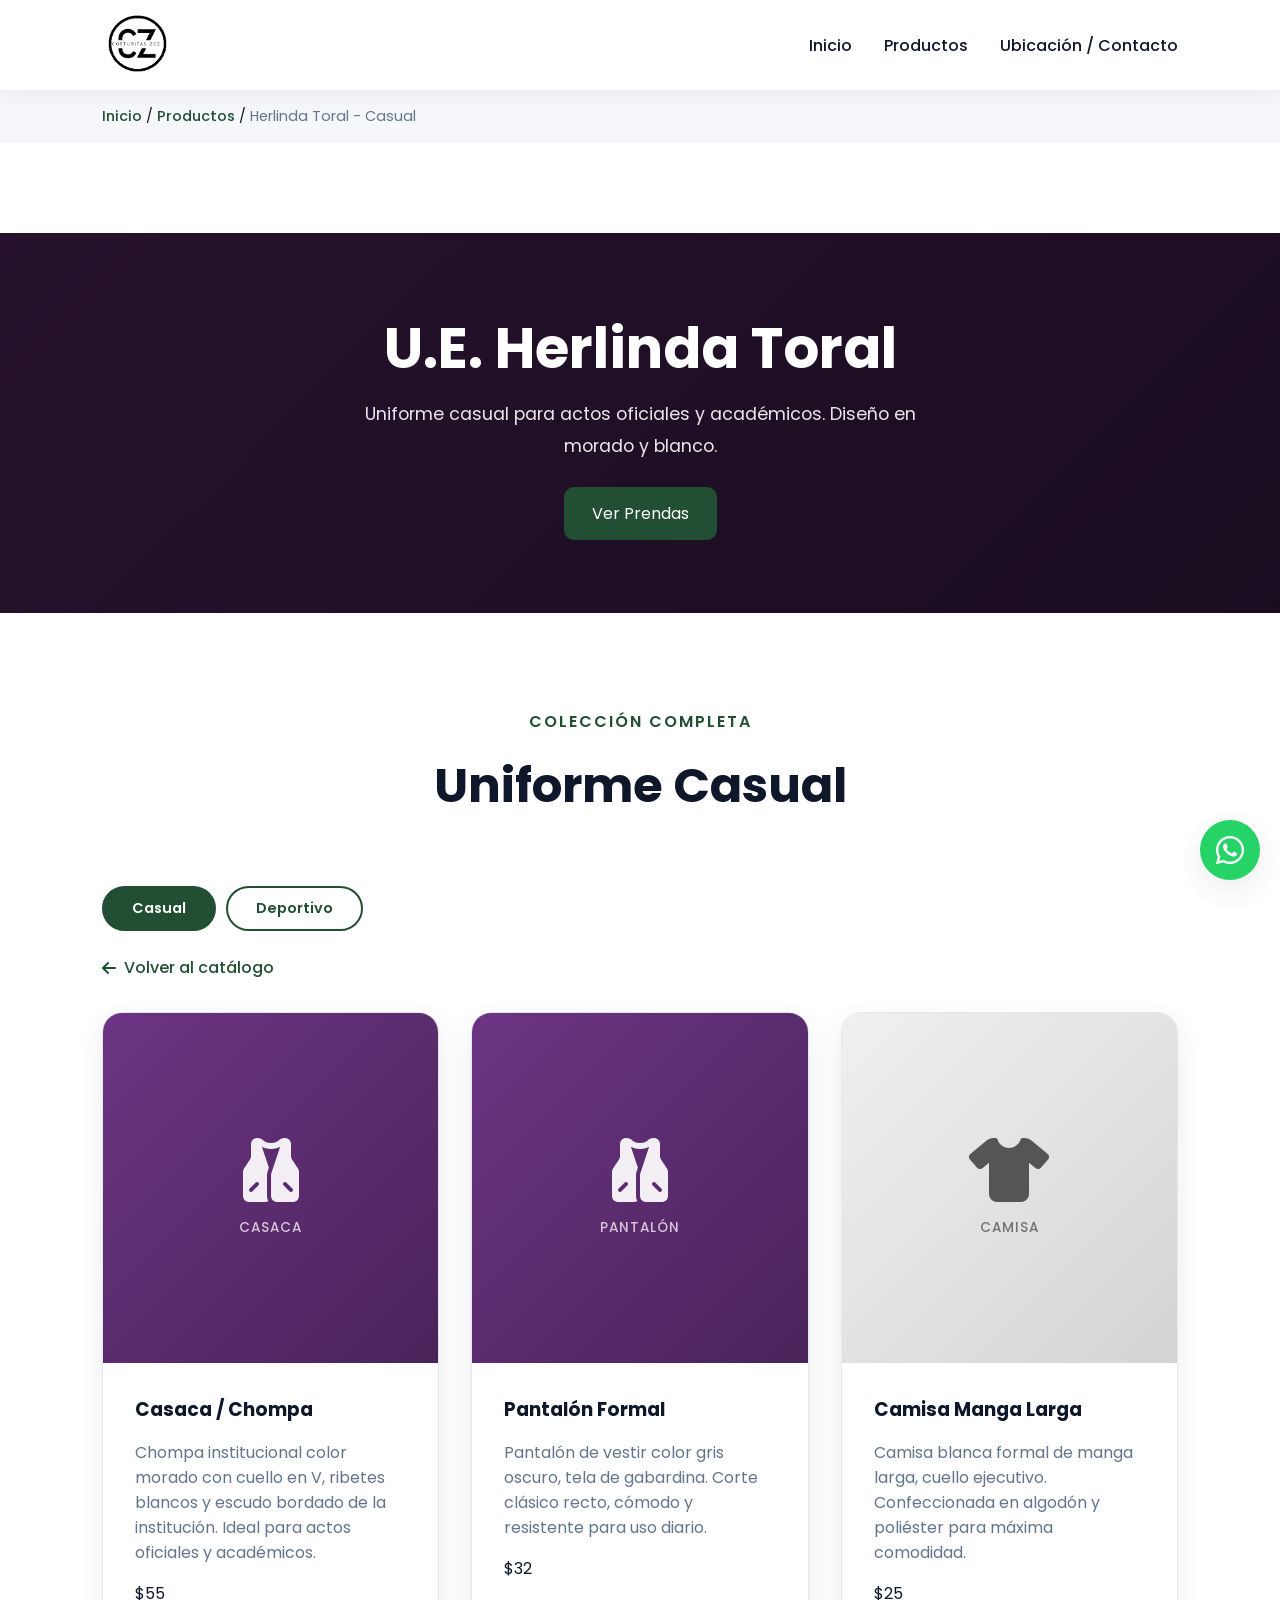
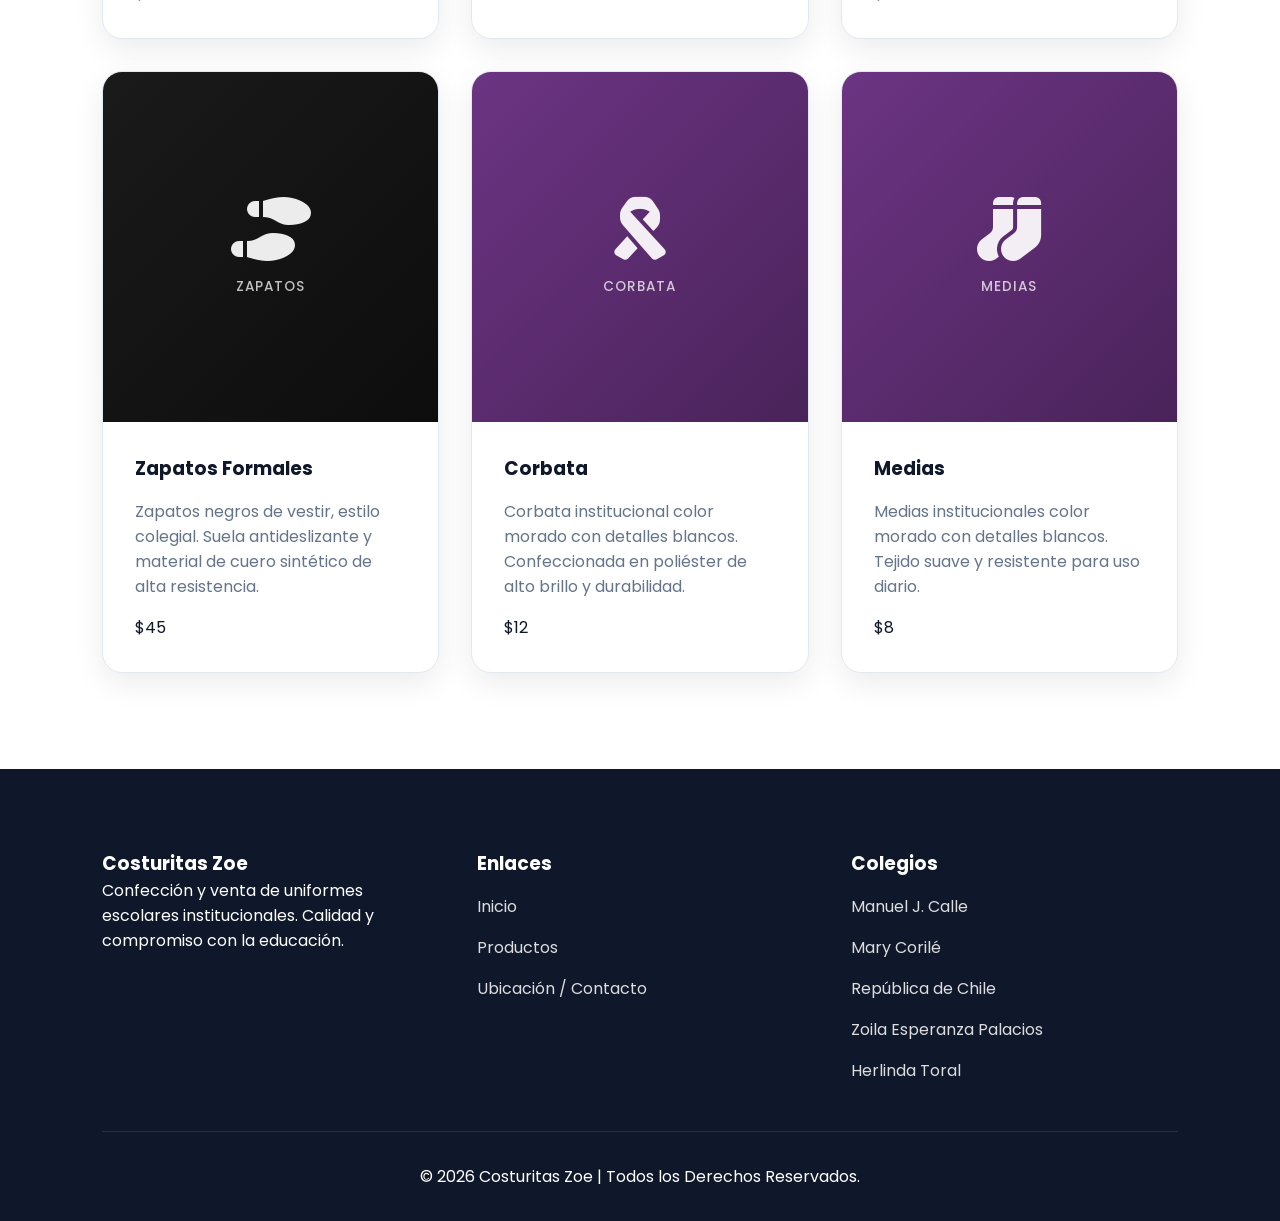
==== products/casual/herlindaToral.html @ e30eb2c1 "feat(ui): restructure products into casual/deportivo folders with toggle navigation" ====
<!DOCTYPE html>
<html lang="es">
<head>
    <meta charset="UTF-8" />
    <meta name="viewport" content="width=device-width, initial-scale=1.0" />
    <title>Uniforme Casual - Herlinda Toral | Costuritas Zoe</title>
    <meta name="description" content="Uniforme casual para la Unidad Educativa Herlinda Toral. Chompa, pantalón, camisa, zapatos, corbata y medias." />
    <link rel="icon" href="../../picture/logoCZ.png" />
    <link rel="stylesheet" href="https://cdnjs.cloudflare.com/ajax/libs/font-awesome/6.5.1/css/all.min.css" />
    <link rel="stylesheet" href="https://unpkg.com/aos@2.3.4/dist/aos.css" />
    <link rel="stylesheet" href="../../css/style.css" />
</head>
<body>
    <header class="header">
        <a href="../../index.html" class="logo">
            <img src="../../picture/logoCZ.png" alt="Costuritas Zoe">
        </a>
        <nav class="navbar">
            <a href="../../index.html">Inicio</a>
            <a href="../../index.html#products">Productos</a>
            <a href="../../index.html#location">Ubicación / Contacto</a>
        </nav>
        <button id="menu-btn">
            <i class="fas fa-bars"></i>
        </button>
    </header>
    <div class="breadcrumb">
        <a href="../../index.html">Inicio</a> / <a href="../../index.html#products">Productos</a> / <span>Herlinda Toral - Casual</span>
    </div>
    <section class="school-hero" style="background: linear-gradient(135deg, #6c3483, #4a235a);">
        <div class="overlay"></div>
        <div class="school-hero-content" data-aos="fade-up">
            <h1>U.E. Herlinda Toral</h1>
            <p>Uniforme casual para actos oficiales y académicos. Diseño en morado y blanco.</p>
            <a href="#uniformes" class="btn">Ver Prendas</a>
        </div>
    </section>
    <section class="products" id="uniformes">
        <div class="section-header">
            <span>COLECCIÓN COMPLETA</span>
            <h2>Uniforme Casual</h2>
        </div>
        <div class="school-type-toggle">
            <a href="herlindaToral.html" class="toggle-btn active">Casual</a>
            <a href="../deportivo/herlindaToral.html" class="toggle-btn">Deportivo</a>
        </div>
        <a href="../../index.html" class="school-nav">
            <i class="fas fa-arrow-left"></i> Volver al catálogo
        </a>
        <div class="products-grid">
            <article class="product-card" data-aos="fade-up">
                <div class="product-image placeholder" style="background: linear-gradient(135deg, #6c3483, #4a235a);">
                    <div class="placeholder-icon"><i class="fas fa-vest"></i><span>Casaca</span></div>
                    <div class="product-overlay">
                        <button class="icon-btn view-btn"><i class="fas fa-eye"></i></button>
                    </div>
                </div>
                <div class="product-content">
                    <h3>Casaca / Chompa</h3>
                    <p>Chompa institucional color morado con cuello en V, ribetes blancos y escudo bordado de la institución. Ideal para actos oficiales y académicos.</p>
                    <div class="product-bottom"><span>$55</span></div>
                </div>
            </article>
            <article class="product-card" data-aos="fade-up" data-aos-delay="100">
                <div class="product-image placeholder" style="background: linear-gradient(135deg, #6c3483, #4a235a);">
                    <div class="placeholder-icon"><i class="fas fa-vest"></i><span>Pantalón</span></div>
                </div>
                <div class="product-content">
                    <h3>Pantalón Formal</h3>
                    <p>Pantalón de vestir color gris oscuro, tela de gabardina. Corte clásico recto, cómodo y resistente para uso diario.</p>
                    <div class="product-bottom"><span>$32</span></div>
                </div>
            </article>
            <article class="product-card" data-aos="fade-up" data-aos-delay="200">
                <div class="product-image placeholder" style="background: linear-gradient(135deg, #f0f0f0, #d4d4d4);">
                    <div class="placeholder-icon" style="color: #555;"><i class="fas fa-shirt"></i><span>Camisa</span></div>
                </div>
                <div class="product-content">
                    <h3>Camisa Manga Larga</h3>
                    <p>Camisa blanca formal de manga larga, cuello ejecutivo. Confeccionada en algodón y poliéster para máxima comodidad.</p>
                    <div class="product-bottom"><span>$25</span></div>
                </div>
            </article>
            <article class="product-card" data-aos="fade-up" data-aos-delay="300">
                <div class="product-image placeholder" style="background: linear-gradient(135deg, #1a1a1a, #0d0d0d);">
                    <div class="placeholder-icon"><i class="fas fa-shoe-prints"></i><span>Zapatos</span></div>
                </div>
                <div class="product-content">
                    <h3>Zapatos Formales</h3>
                    <p>Zapatos negros de vestir, estilo colegial. Suela antideslizante y material de cuero sintético de alta resistencia.</p>
                    <div class="product-bottom"><span>$45</span></div>
                </div>
            </article>
            <article class="product-card" data-aos="fade-up" data-aos-delay="400">
                <div class="product-image placeholder" style="background: linear-gradient(135deg, #6c3483, #4a235a);">
                    <div class="placeholder-icon"><i class="fas fa-ribbon"></i><span>Corbata</span></div>
                </div>
                <div class="product-content">
                    <h3>Corbata</h3>
                    <p>Corbata institucional color morado con detalles blancos. Confeccionada en poliéster de alto brillo y durabilidad.</p>
                    <div class="product-bottom"><span>$12</span></div>
                </div>
            </article>
            <article class="product-card" data-aos="fade-up" data-aos-delay="500">
                <div class="product-image placeholder" style="background: linear-gradient(135deg, #6c3483, #4a235a);">
                    <div class="placeholder-icon"><i class="fas fa-socks"></i><span>Medias</span></div>
                </div>
                <div class="product-content">
                    <h3>Medias</h3>
                    <p>Medias institucionales color morado con detalles blancos. Tejido suave y resistente para uso diario.</p>
                    <div class="product-bottom"><span>$8</span></div>
                </div>
            </article>
        </div>
    </section>
    <a href="https://wa.me/593985626631" class="whatsapp" target="_blank"><i class="fab fa-whatsapp"></i></a>
    <footer class="footer">
        <div class="footer-grid">
            <div>
                <h3>Costuritas Zoe</h3>
                <p>Confección y venta de uniformes escolares institucionales. Calidad y compromiso con la educación.</p>
            </div>
            <div>
                <h3>Enlaces</h3>
                <a href="../../index.html">Inicio</a>
                <a href="../../index.html#products">Productos</a>
                <a href="../../index.html#location">Ubicación / Contacto</a>
            </div>
            <div>
                <h3>Colegios</h3>
                <a href="manueJCalle.html">Manuel J. Calle</a>
                <a href="maryCorile.html">Mary Corilé</a>
                <a href="republicaChile.html">República de Chile</a>
                <a href="zoilaEsperanza.html">Zoila Esperanza Palacios</a>
                <a href="herlindaToral.html">Herlinda Toral</a>
            </div>
        </div>
        <div class="footer-bottom">&copy; 2026 Costuritas Zoe | Todos los Derechos Reservados.</div>
    </footer>
    <div class="image-modal">
        <span class="close-modal">&times;</span>
        <img class="modal-img" src="" alt="Vista previa">
    </div>
    <script src="https://unpkg.com/aos@2.3.4/dist/aos.js"></script>
    <script src="../../js/script.js"></script>
</body>
</html>
---- css/style.css ----
@import url('https://fonts.googleapis.com/css2?family=Poppins:wght@300;400;500;600;700&display=swap');

:root {

    --primary: #224f34;
    --secondary: #f5f7fa;
    --dark: #0f172a;
    --text: #64748b;
    --white: #ffffff;
    --border: #e2e8f0;

    --shadow:
        0 10px 30px rgba(0, 0, 0, .08);
}

* {
    margin: 0;
    padding: 0;
    box-sizing: border-box;
}

html {
    scroll-behavior: smooth;
}

body {

    font-family: 'Poppins', sans-serif;

    background: var(--white);

    color: var(--dark);

    overflow-x: hidden;
}

img {
    width: 100%;
    display: block;
}

a {
    text-decoration: none;
}

button {
    border: none;
    cursor: pointer;
    background: none;
}

section {
    padding: 6rem 8%;
}

/* BUTTON */

.btn {

    display: inline-flex;

    align-items: center;
    justify-content: center;

    padding: 14px 28px;

    background: var(--primary);

    color: white;

    border-radius: 10px;

    transition:
        transform .3s ease,
        box-shadow .3s ease;
}

.btn:hover {

    transform: translateY(-5px);

    box-shadow:
        0 15px 25px rgba(0, 0, 0, .18);
}

.small {
    padding: 10px 18px;
}

/* SECTION HEADER */

.section-header {

    text-align: center;

    margin-bottom: 4rem;
}

.section-header span {

    color: var(--primary);

    font-weight: 600;

    letter-spacing: 2px;
}

.section-header h2 {

    font-size: 3rem;

    margin-top: 1rem;
}

/* HEADER */

.header {

    position: fixed;

    top: 0;
    left: 0;

    width: 100%;
    height: 90px;

    padding: 0 8%;

    display: flex;

    justify-content: space-between;

    align-items: center;

    background: rgba(255, 255, 255, .85);

    backdrop-filter: blur(12px);

    z-index: 1000;

    box-shadow:
        0 5px 20px rgba(0, 0, 0, .05);
}

.logo img {
    width: 75px;
}

.navbar {

    display: flex;

    gap: 2rem;
}

.navbar a {

    color: var(--dark);

    font-weight: 500;

    transition: .3s;
}

.navbar a:hover,
.navbar a.active {

    color: var(--primary);
}

#menu-btn {

    display: none;

    font-size: 1.5rem;

    color: var(--dark);
}

/* HOME */

.home {
    padding: 0;
}

.slide {

    height: 620px;

    background-size: cover;

    background-position: center;

    display: flex;

    align-items: center;

    position: relative;

    overflow: hidden;

    margin-top: 90px;
}

.overlay {

    position: absolute;

    inset: 0;

    background:
        linear-gradient(90deg,
            rgba(0, 0, 0, .72) 0%,
            rgba(0, 0, 0, .45) 45%,
            rgba(0, 0, 0, .2) 100%);
}

/* BACKGROUND ZOOM */

.slide::before {

    content: "";

    position: absolute;

    inset: 0;

    background: inherit;

    background-size: cover;

    background-position: center;

    animation:
        zoomSlide 12s ease-in-out infinite;

    z-index: 0;
}

@keyframes zoomSlide {

    0% {
        transform: scale(1);
    }

    50% {
        transform: scale(1.04);
    }

    100% {
        transform: scale(1);
    }
}

.content {

    position: relative;

    z-index: 2;

    margin-left: 10%;

    max-width: 560px;

    color: white;

    animation:
        fadeContent 1s ease;
}

@keyframes fadeContent {

    from {

        opacity: 0;

        transform: translateY(35px);
    }

    to {

        opacity: 1;

        transform: translateY(0);
    }
}

.content span {

    letter-spacing: 3px;

    font-size: .9rem;

    font-weight: 600;

    color: rgba(255, 255, 255, .8);
}

.content h1 {

    font-size: 4rem;

    line-height: 1.1;

    margin: 1rem 0;

    font-weight: 700;
}

.content p {

    line-height: 1.8;

    font-size: 1rem;

    color: rgba(255, 255, 255, .85);

    margin-bottom: 2rem;

    max-width: 500px;
}

/* SWIPER */

.swiper-pagination-bullet {

    width: 12px;

    height: 12px;

    background:
        rgba(255, 255, 255, .5);

    opacity: 1;
}

.swiper-pagination-bullet-active {

    background: white;

    transform: scale(1.15);
}

/* BRANDS */

.brands {

    position: relative;

    overflow: hidden;

    background: var(--secondary);

    padding: 3rem 0;
}

.brands-track {

    display: flex;

    align-items: center;

    gap: 1rem;

    width: max-content;

    animation:
        infiniteScroll 20s linear infinite;
}

.brands-track img {

    width: 220px;

    height: 220px;

    object-fit: cover;

    border-radius: 18px;

    flex-shrink: 0;

    transition: transform .3s ease;
}

.brands-track img:hover {

    transform: scale(1.05);
}

.brands::before,
.brands::after {

    content: "";

    position: absolute;

    top: 0;

    width: 120px;

    height: 100%;

    z-index: 2;
}

.brands::after {

    right: 0;

    background:
        linear-gradient(to left,
            var(--secondary),
            transparent);
}

@keyframes infiniteScroll {

    from {
        transform: translateX(0);
    }

    to {
        transform: translateX(-50%);
    }
}

/* PRODUCTS */

.products-grid {

    display: grid;

    grid-template-columns:
        repeat(auto-fit, minmax(300px, 1fr));

    gap: 2rem;
}

.product-card {

    background: var(--white);

    border-radius: 20px;

    overflow: hidden;

    box-shadow: var(--shadow);

    border: 1px solid var(--border);

    transition:
        transform .4s ease,
        box-shadow .4s ease;
}

.product-card:hover {

    transform: translateY(-10px);

    box-shadow:
        0 20px 40px rgba(0, 0, 0, .12);
}

.product-image {

    height: 350px;

    position: relative;

    overflow: hidden;
}

.product-image img {

    height: 100%;

    object-fit: cover;

    transition: .5s;
}

.product-card:hover img {

    transform: scale(1.1);
}

.product-overlay {

    position: absolute;

    inset: 0;

    background: rgba(0, 0, 0, .3);

    display: flex;

    justify-content: center;

    align-items: center;

    gap: 1rem;

    opacity: 0;

    transition: .4s;
}

.product-card:hover .product-overlay {

    opacity: 1;
}

.icon-btn {

    width: 50px;

    height: 50px;

    border-radius: 50%;

    background: white;

    color: var(--dark);

    display: grid;

    place-items: center;

    transition: .3s;
}

.icon-btn:hover {

    transform: scale(1.1);
}

.product-content {
    padding: 2rem;
}

.product-content p {

    color: var(--text);

    margin: 1rem 0;
}

.product-bottom {

    display: flex;

    justify-content: space-between;

    align-items: center;
}

/* LOCATION */

.location {

    display: grid;

    grid-template-columns: 1fr 1fr;

    gap: 4rem;

    align-items: center;

    background: var(--secondary);
}

.location-map {
    width: 100%;
    height: 100%;
    min-height: 380px;
    border-radius: 20px;
    overflow: hidden;
    box-shadow: var(--shadow);
}

.location-map iframe {
    width: 100%;
    height: 100%;
    min-height: 380px;
    border: 0;
    display: block;
}

.location-content span {

    color: var(--primary);

    font-weight: 600;
}

.location-content h2 {

    font-size: 3rem;

    margin: 1rem 0 1.5rem;
}

.location-content p {

    line-height: 1.9;

    color: var(--text);

    margin-bottom: 1.5rem;
}

.location-info {
    display: flex;
    flex-direction: column;
    gap: 1.2rem;
}

.location-info .info-box {
    display: flex;
    align-items: center;
    gap: 1rem;
}

.location-info .info-box i {
    width: 50px;
    height: 50px;
    background: var(--primary);
    color: white;
    border-radius: 50%;
    display: grid;
    place-items: center;
    font-size: 1.2rem;
    flex-shrink: 0;
}

.location-info .info-box h4 {
    font-size: 1rem;
    margin-bottom: .2rem;
}

.location-info .info-box p {
    margin: 0;
    font-size: .95rem;
}

/* LOCATION BUTTONS */

.location-buttons {
    display: flex;
    gap: 1rem;
    margin-top: 1.5rem;
    flex-wrap: wrap;
}

.btn-outline {
    background: transparent;
    border: 2px solid var(--primary);
    color: var(--primary);
}

.btn-outline:hover {
    background: var(--primary);
    color: white;
}

/* PRODUCT DUAL BUTTONS */

.product-buttons {
    display: flex;
    gap: .6rem;
}

.product-buttons .btn {
    padding: 8px 14px;
    font-size: .8rem;
    flex: 1;
    text-align: center;
}

.product-buttons .btn-outline {
    background: transparent;
    border: 2px solid var(--primary);
    color: var(--primary);
}

.product-buttons .btn-outline:hover {
    background: var(--primary);
    color: white;
}

/* SCHOOL TYPE TOGGLE */

.school-type-toggle {
    display: flex;
    gap: .6rem;
    justify-content: flex-start;
    margin-bottom: 1.5rem;
    flex-wrap: wrap;
}

.toggle-btn {
    display: inline-block;
    padding: 10px 28px;
    border-radius: 50px;
    font-size: .9rem;
    font-weight: 600;
    border: 2px solid var(--primary);
    color: var(--primary);
    background: transparent;
    transition: all .3s ease;
    text-decoration: none;
    cursor: pointer;
}

.toggle-btn:hover {
    background: var(--primary);
    color: white;
}

.toggle-btn.active {
    background: var(--primary);
    border-color: var(--primary);
    color: white;
}

/* WHATSAPP */

.whatsapp {

    position: fixed;

    right: 20px;

    bottom: 20px;

    width: 60px;

    height: 60px;

    border-radius: 50%;

    background: #25D366;

    color: white;

    display: grid;

    place-items: center;

    font-size: 2rem;

    z-index: 999;

    box-shadow: var(--shadow);

    transition: .3s;
}

.whatsapp:hover {

    transform: scale(1.1);
}

/* FOOTER */

.footer {

    background: var(--dark);

    color: white;

    padding: 5rem 8% 2rem;
}

.footer-grid {

    display: grid;

    grid-template-columns:
        repeat(auto-fit, minmax(250px, 1fr));

    gap: 3rem;
}

.footer a {

    color: #ddd;

    display: block;

    margin-top: 1rem;

    transition: .3s;
}

.footer a:hover {

    color: white;
}

.footer-bottom {

    margin-top: 3rem;

    padding-top: 2rem;

    border-top:
        1px solid rgba(255, 255, 255, .1);

    text-align: center;
}

/* RESPONSIVE */

@media(max-width:991px) {

    section {
        padding: 5rem 5%;
    }

    .header {
        padding: 0 5%;
    }

    .slide {
        height: 520px;
    }

    .content h1 {
        font-size: 3.2rem;
    }

    .location {
        grid-template-columns: 1fr;
    }

    .location-content h2 {
        font-size: 2.4rem;
    }

    .contact-grid {
        grid-template-columns: repeat(auto-fit, minmax(160px, 1fr));
    }
}

@media(max-width:768px) {

    #menu-btn {
        display: block;
    }

    .navbar {

        position: absolute;

        top: 100%;

        right: -100%;

        width: 260px;

        background: rgb(255, 255, 255);

        flex-direction: column;

        padding: 2rem;

        transition: .4s;

        box-shadow: var(--shadow);
    }

    .navbar.active {
        right: 0;
    }

    .slide {
        height: 460px;
    }

    .content {
        margin: 0 5%;
    }

    .content h1 {
        font-size: 2.7rem;
    }

    .content p {
        font-size: .95rem;
    }

    .location-content h2 {
        font-size: 2rem;
    }

    .location-map,
    .location-map iframe {
        min-height: 280px;
    }
}

@media(max-width:500px) {

    .slide {
        height: 400px;
    }

    .content h1 {
        font-size: 2.2rem;
    }

    .content span {
        font-size: .8rem;
    }

    .section-header h2 {
        font-size: 2.2rem;
    }

    .brands-track img {

        width: 160px;

        height: 160px;
    }
}

/* MODAL */

.image-modal {
    position: fixed;
    inset: 0;
    background: rgba(0, 0, 0, 0.85);

    display: flex;
    justify-content: center;
    align-items: center;

    opacity: 0;
    visibility: hidden;

    transition: 0.3s ease;
    z-index: 9999;
}

.image-modal.active {
    opacity: 1;
    visibility: visible;
}

.modal-img {

    width: 80%;
    max-width: 700px;

    border-radius: 20px;

    transform: scale(1);

    transition: transform 0.3s ease;

    cursor: zoom-in;
}

.image-modal.active .modal-img {
    transform: scale(1);
}

.close-modal {
    position: absolute;
    top: 30px;
    right: 40px;

    font-size: 40px;
    color: white;
    cursor: pointer;
}

/* ========== SCHOOL PAGES ========== */

.school-hero {
    padding: 0;
    margin-top: 90px;
    height: 380px;
    display: flex;
    align-items: center;
    justify-content: center;
    text-align: center;
    position: relative;
    overflow: hidden;
    background-size: cover;
    background-position: center;
}

.school-hero .overlay {
    position: absolute;
    inset: 0;
    background: rgba(0, 0, 0, .65);
    z-index: 1;
}

.school-hero-content {
    position: relative;
    z-index: 2;
    color: white;
    padding: 0 8%;
}

.school-hero-content h1 {
    font-size: 3.5rem;
    margin-bottom: .5rem;
    font-weight: 700;
}

.school-hero-content p {
    font-size: 1.1rem;
    opacity: .9;
    max-width: 600px;
    margin: 0 auto;
    line-height: 1.8;
}

.school-hero-content .btn {
    margin-top: 1.5rem;
}

/* BREADCRUMB */
.breadcrumb {
    padding: 1rem 8%;
    margin-top: 90px;
    background: var(--secondary);
    font-size: .9rem;
}

.breadcrumb a {
    color: var(--primary);
    font-weight: 500;
}

.breadcrumb a:hover {
    text-decoration: underline;
}

.breadcrumb span {
    color: var(--text);
}

/* PLACEHOLDER for items without image */
.product-image.placeholder {
    display: flex;
    align-items: center;
    justify-content: center;
}

.placeholder-icon {
    text-align: center;
    color: rgba(255, 255, 255, .92);
}

.placeholder-icon i {
    font-size: 4rem;
    margin-bottom: .75rem;
    display: block;
}

.placeholder-icon span {
    font-size: .85rem;
    font-weight: 500;
    letter-spacing: 1px;
    text-transform: uppercase;
    opacity: .8;
}

/* CATEGORY header on product pages */
.category-heading {
    display: flex;
    align-items: center;
    gap: 1rem;
    margin: 2.5rem 0 1.5rem;
    grid-column: 1 / -1;
}

.category-heading h3 {
    font-size: 1.4rem;
    color: var(--dark);
    white-space: nowrap;
    font-weight: 600;
}

.category-heading .line {
    flex: 1;
    height: 2px;
    background: var(--border);
}

.product-type {
    font-size: .7rem;
    font-weight: 600;
    text-transform: uppercase;
    letter-spacing: 1px;
    padding: .3rem .7rem;
    border-radius: 4px;
    color: white;
}

.product-type.casual {
    background: var(--primary);
}

.product-type.deportivo {
    background: #e67e22;
}

/* TAG badge on product card */
.product-tag {
    position: absolute;
    top: 1rem;
    left: 1rem;
    background: var(--primary);
    color: white;
    font-size: .75rem;
    font-weight: 600;
    padding: .35rem .85rem;
    border-radius: 6px;
    z-index: 3;
    text-transform: uppercase;
    letter-spacing: .5px;
}

/* SCHOOL NAV (back link) */
.school-nav {
    display: inline-flex;
    align-items: center;
    gap: .5rem;
    color: var(--primary);
    font-weight: 500;
    margin-bottom: 2rem;
    transition: .3s;
}

.school-nav:hover {
    gap: .75rem;
}

/* responsive school pages */
@media(max-width:991px) {
    .school-hero {
        height: 320px;
    }
    .school-hero-content h1 {
        font-size: 2.8rem;
    }
}

@media(max-width:768px) {
    .school-hero {
        height: 280px;
    }
    .school-hero-content h1 {
        font-size: 2.2rem;
    }
    .school-hero-content p {
        font-size: 1rem;
    }
}

@media(max-width:500px) {
    .school-hero {
        height: 240px;
    }
    .school-hero-content h1 {
        font-size: 1.8rem;
    }
    .placeholder-icon i {
        font-size: 3rem;
    }
}
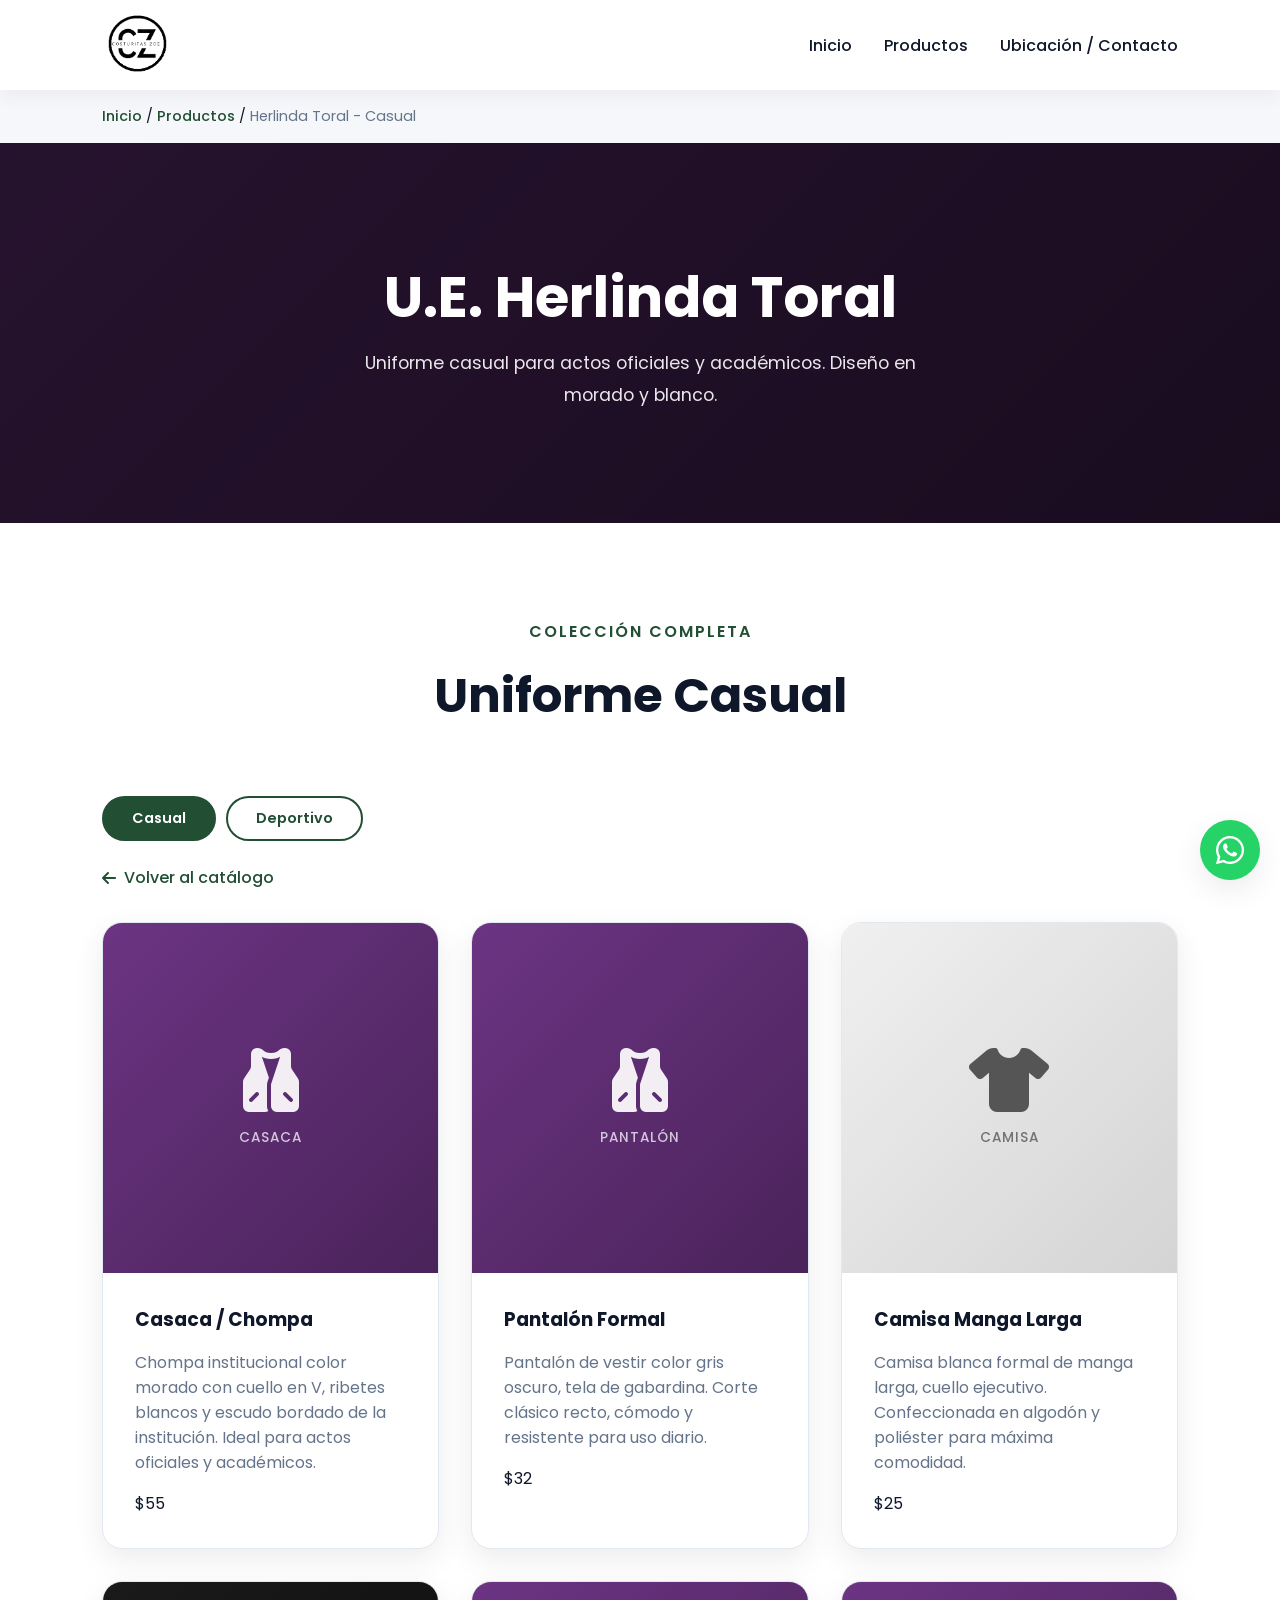
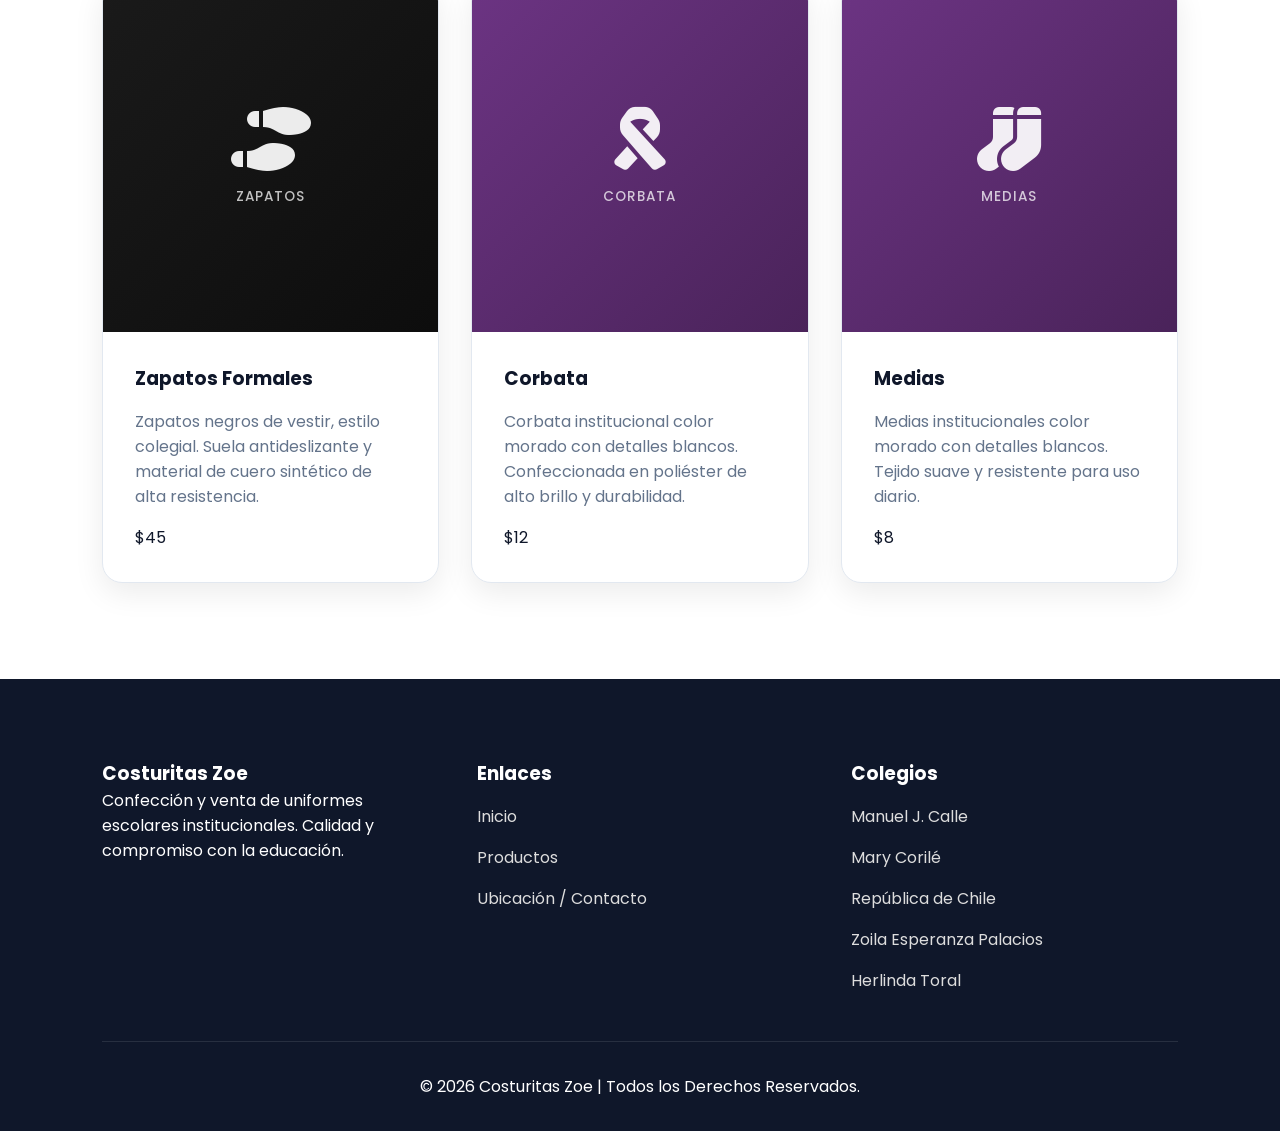
==== commit f52bbacc: "fix(ui): remove hero buttons and fix hero spacing on product pages" ====
--- a/products/casual/herlindaToral.html
+++ b/products/casual/herlindaToral.html
@@ -32,7 +32,7 @@
         <div class="school-hero-content" data-aos="fade-up">
             <h1>U.E. Herlinda Toral</h1>
             <p>Uniforme casual para actos oficiales y académicos. Diseño en morado y blanco.</p>
-            <a href="#uniformes" class="btn">Ver Prendas</a>
+
         </div>
     </section>
     <section class="products" id="uniformes">
@@ -144,4 +144,4 @@
     <script src="https://unpkg.com/aos@2.3.4/dist/aos.js"></script>
     <script src="../../js/script.js"></script>
 </body>
-</html>+</html>
--- a/css/style.css
+++ b/css/style.css
@@ -982,7 +982,6 @@
 
 .school-hero {
     padding: 0;
-    margin-top: 90px;
     height: 380px;
     display: flex;
     align-items: center;
@@ -1020,10 +1019,6 @@
     max-width: 600px;
     margin: 0 auto;
     line-height: 1.8;
-}
-
-.school-hero-content .btn {
-    margin-top: 1.5rem;
 }
 
 /* BREADCRUMB */
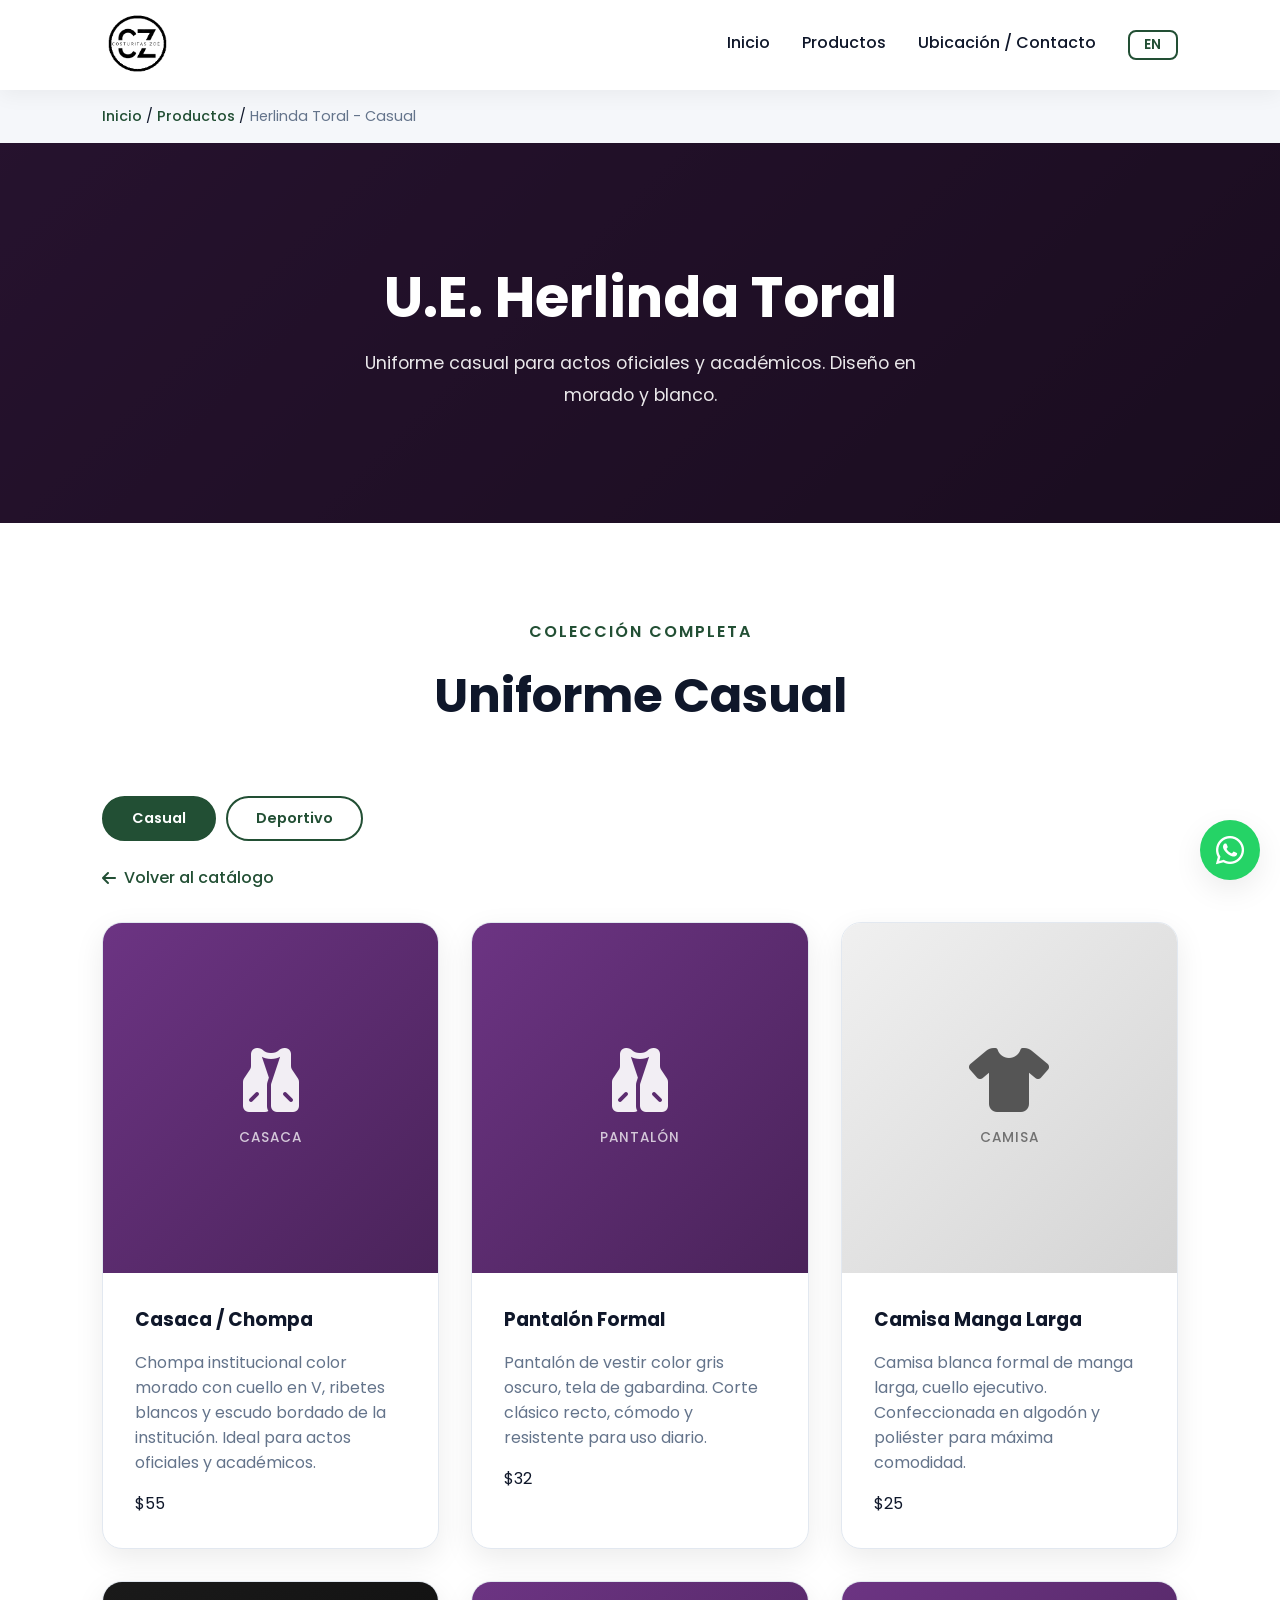
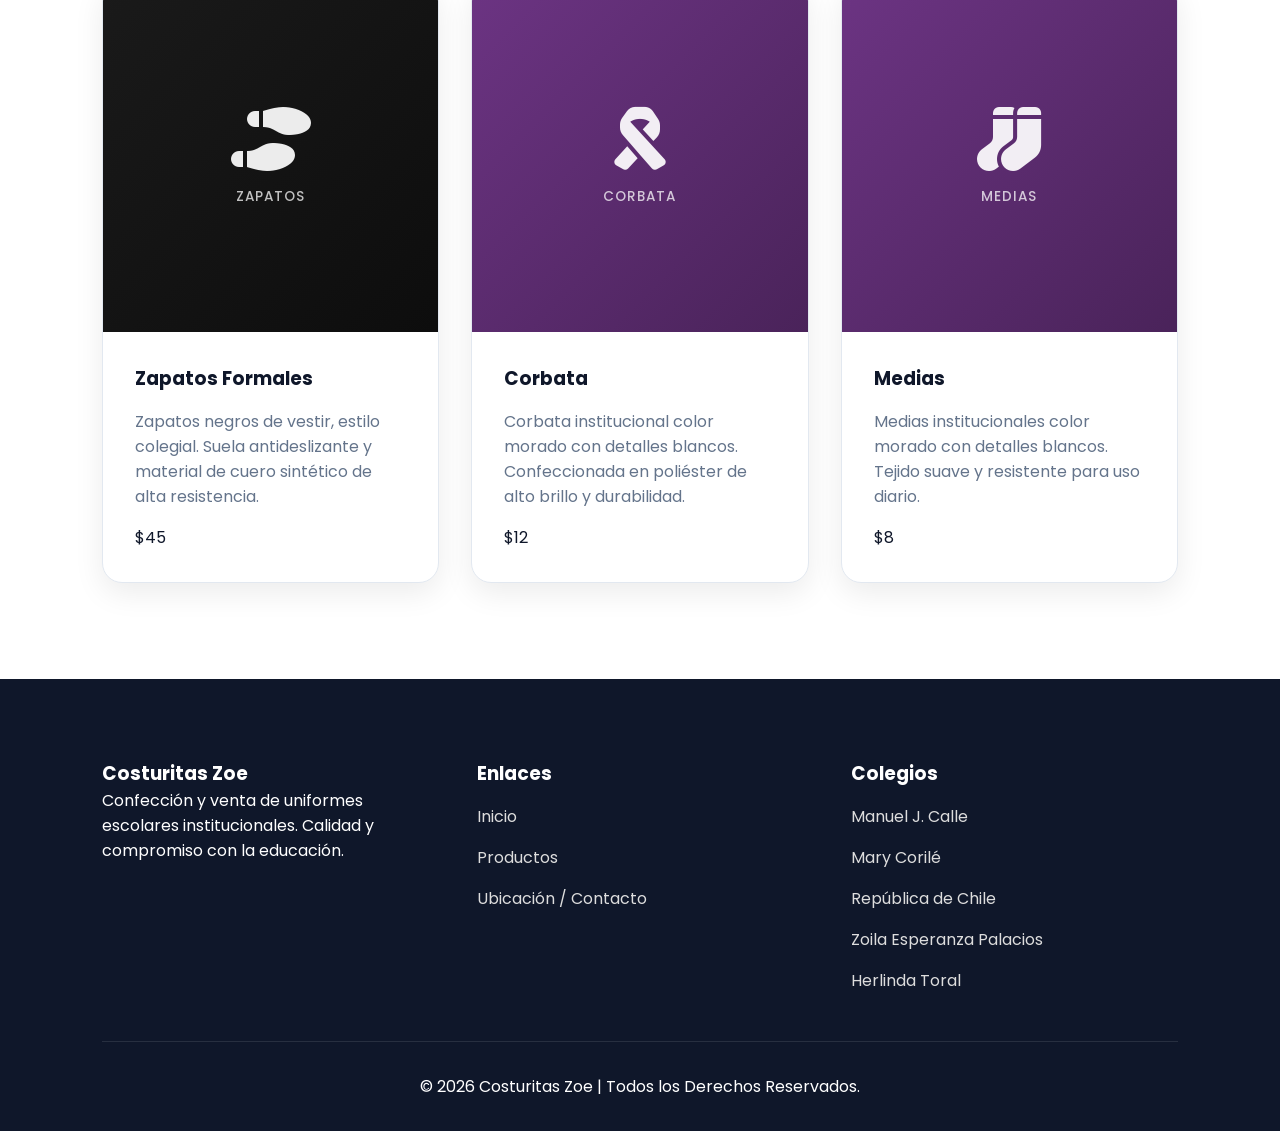
==== commit 4d971307: "feat: add language switcher and translations to casual uniform pages" ====
--- a/products/casual/herlindaToral.html
+++ b/products/casual/herlindaToral.html
@@ -16,36 +16,37 @@
             <img src="../../picture/logoCZ.png" alt="Costuritas Zoe">
         </a>
         <nav class="navbar">
-            <a href="../../index.html">Inicio</a>
-            <a href="../../index.html#products">Productos</a>
-            <a href="../../index.html#location">Ubicación / Contacto</a>
+            <a href="../../index.html" data-i18n="breadcrumb-home">Inicio</a>
+            <a href="../../index.html#products" data-i18n="breadcrumb-products">Productos</a>
+            <a href="../../index.html#location" data-i18n="nav-location-contact">Ubicación / Contacto</a>
+            <button class="lang-btn" id="lang-btn">EN</button>
         </nav>
         <button id="menu-btn">
             <i class="fas fa-bars"></i>
         </button>
     </header>
     <div class="breadcrumb">
-        <a href="../../index.html">Inicio</a> / <a href="../../index.html#products">Productos</a> / <span>Herlinda Toral - Casual</span>
+        <a href="../../index.html" data-i18n="breadcrumb-home">Inicio</a> / <a href="../../index.html#products" data-i18n="breadcrumb-products">Productos</a> / <span>Herlinda Toral - Casual</span>
     </div>
     <section class="school-hero" style="background: linear-gradient(135deg, #6c3483, #4a235a);">
         <div class="overlay"></div>
         <div class="school-hero-content" data-aos="fade-up">
             <h1>U.E. Herlinda Toral</h1>
-            <p>Uniforme casual para actos oficiales y académicos. Diseño en morado y blanco.</p>
+            <p data-i18n="hero-casual-herlinda">Uniforme casual para actos oficiales y académicos. Diseño en morado y blanco.</p>
 
         </div>
     </section>
     <section class="products" id="uniformes">
         <div class="section-header">
-            <span>COLECCIÓN COMPLETA</span>
-            <h2>Uniforme Casual</h2>
+            <span data-i18n="section-complete">COLECCIÓN COMPLETA</span>
+            <h2 data-i18n="section-casual">Uniforme Casual</h2>
         </div>
         <div class="school-type-toggle">
-            <a href="herlindaToral.html" class="toggle-btn active">Casual</a>
-            <a href="../deportivo/herlindaToral.html" class="toggle-btn">Deportivo</a>
+            <a href="herlindaToral.html" class="toggle-btn active" data-i18n="product-casual">Casual</a>
+            <a href="../deportivo/herlindaToral.html" class="toggle-btn" data-i18n="product-deportivo">Deportivo</a>
         </div>
         <a href="../../index.html" class="school-nav">
-            <i class="fas fa-arrow-left"></i> Volver al catálogo
+            <i class="fas fa-arrow-left"></i> <span data-i18n="back-catalog">Volver al catálogo</span>
         </a>
         <div class="products-grid">
             <article class="product-card" data-aos="fade-up">
@@ -118,16 +119,16 @@
         <div class="footer-grid">
             <div>
                 <h3>Costuritas Zoe</h3>
-                <p>Confección y venta de uniformes escolares institucionales. Calidad y compromiso con la educación.</p>
+                <p data-i18n="footer-product-desc">Confección y venta de uniformes escolares institucionales. Calidad y compromiso con la educación.</p>
             </div>
             <div>
-                <h3>Enlaces</h3>
-                <a href="../../index.html">Inicio</a>
-                <a href="../../index.html#products">Productos</a>
-                <a href="../../index.html#location">Ubicación / Contacto</a>
+                <h3 data-i18n="footer-links-title">Enlaces</h3>
+                <a href="../../index.html" data-i18n="breadcrumb-home">Inicio</a>
+                <a href="../../index.html#products" data-i18n="breadcrumb-products">Productos</a>
+                <a href="../../index.html#location" data-i18n="nav-location-contact">Ubicación / Contacto</a>
             </div>
             <div>
-                <h3>Colegios</h3>
+                <h3 data-i18n="footer-schools-title">Colegios</h3>
                 <a href="manueJCalle.html">Manuel J. Calle</a>
                 <a href="maryCorile.html">Mary Corilé</a>
                 <a href="republicaChile.html">República de Chile</a>
@@ -135,13 +136,14 @@
                 <a href="herlindaToral.html">Herlinda Toral</a>
             </div>
         </div>
-        <div class="footer-bottom">&copy; 2026 Costuritas Zoe | Todos los Derechos Reservados.</div>
+        <div class="footer-bottom" data-i18n="footer-product-copyright">&copy; 2026 Costuritas Zoe | Todos los Derechos Reservados.</div>
     </footer>
     <div class="image-modal">
         <span class="close-modal">&times;</span>
         <img class="modal-img" src="" alt="Vista previa">
     </div>
     <script src="https://unpkg.com/aos@2.3.4/dist/aos.js"></script>
+    <script src="../../js/i18n.js"></script>
     <script src="../../js/script.js"></script>
 </body>
 </html>
--- a/css/style.css
+++ b/css/style.css
@@ -21,6 +21,7 @@
 
 html {
     scroll-behavior: smooth;
+    overflow-x: hidden;
 }
 
 body {
@@ -175,6 +176,29 @@
     font-size: 1.5rem;
 
     color: var(--dark);
+}
+
+/* LANGUAGE TOGGLE */
+
+.lang-btn {
+
+    font-family: 'Poppins', sans-serif;
+    font-weight: 600;
+    font-size: .85rem;
+    padding: 6px 14px;
+    border-radius: 8px;
+    border: 2px solid var(--primary);
+    background: transparent;
+    color: var(--primary);
+    cursor: pointer;
+    transition: all .3s ease;
+    letter-spacing: .5px;
+    line-height: 1;
+}
+
+.lang-btn:hover {
+    background: var(--primary);
+    color: white;
 }
 
 /* HOME */
@@ -856,7 +880,7 @@
 
         top: 100%;
 
-        right: -100%;
+        right: 0;
 
         width: 260px;
 
@@ -866,13 +890,21 @@
 
         padding: 2rem;
 
-        transition: .4s;
+        transform: translateX(100%);
+        transition: transform .4s ease;
 
         box-shadow: var(--shadow);
     }
 
     .navbar.active {
-        right: 0;
+        transform: translateX(0);
+    }
+
+    .navbar .lang-btn {
+        width: 100%;
+        text-align: center;
+        padding: 10px 18px;
+        margin-top: .5rem;
     }
 
     .slide {
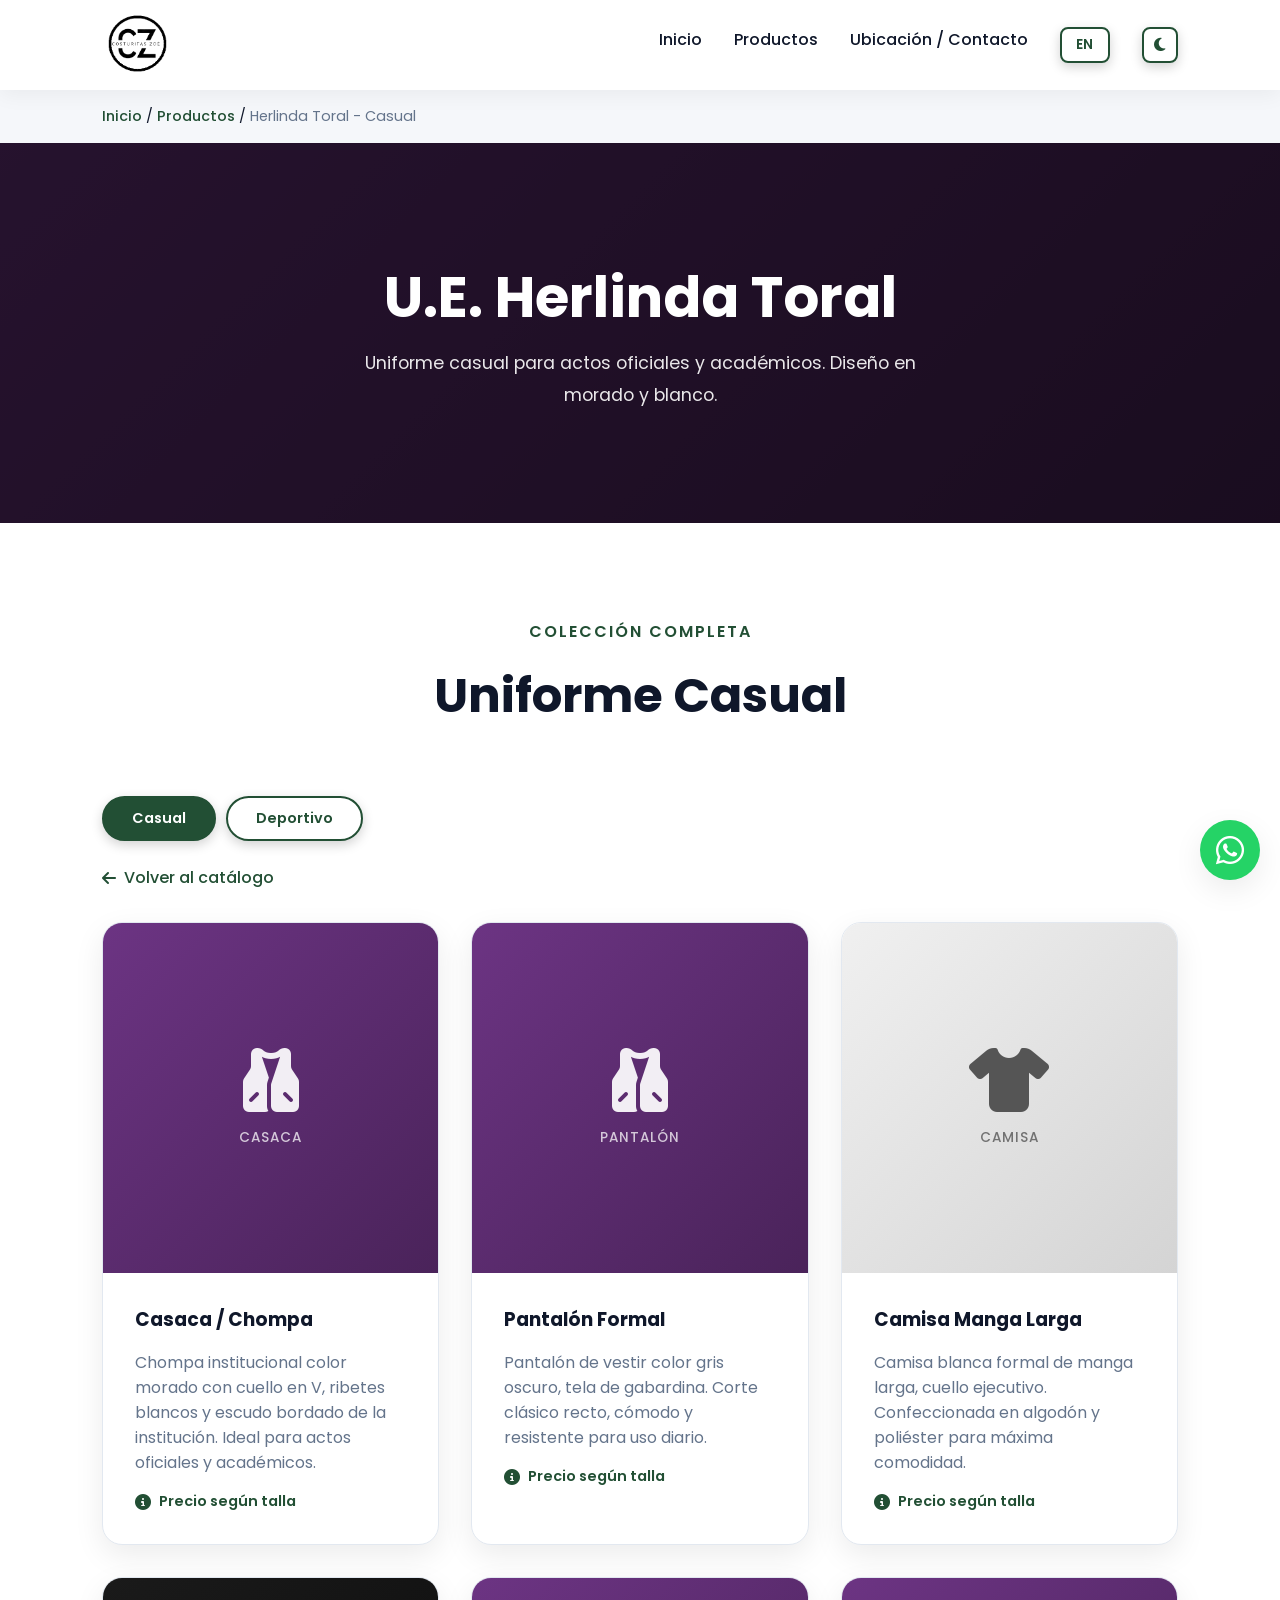
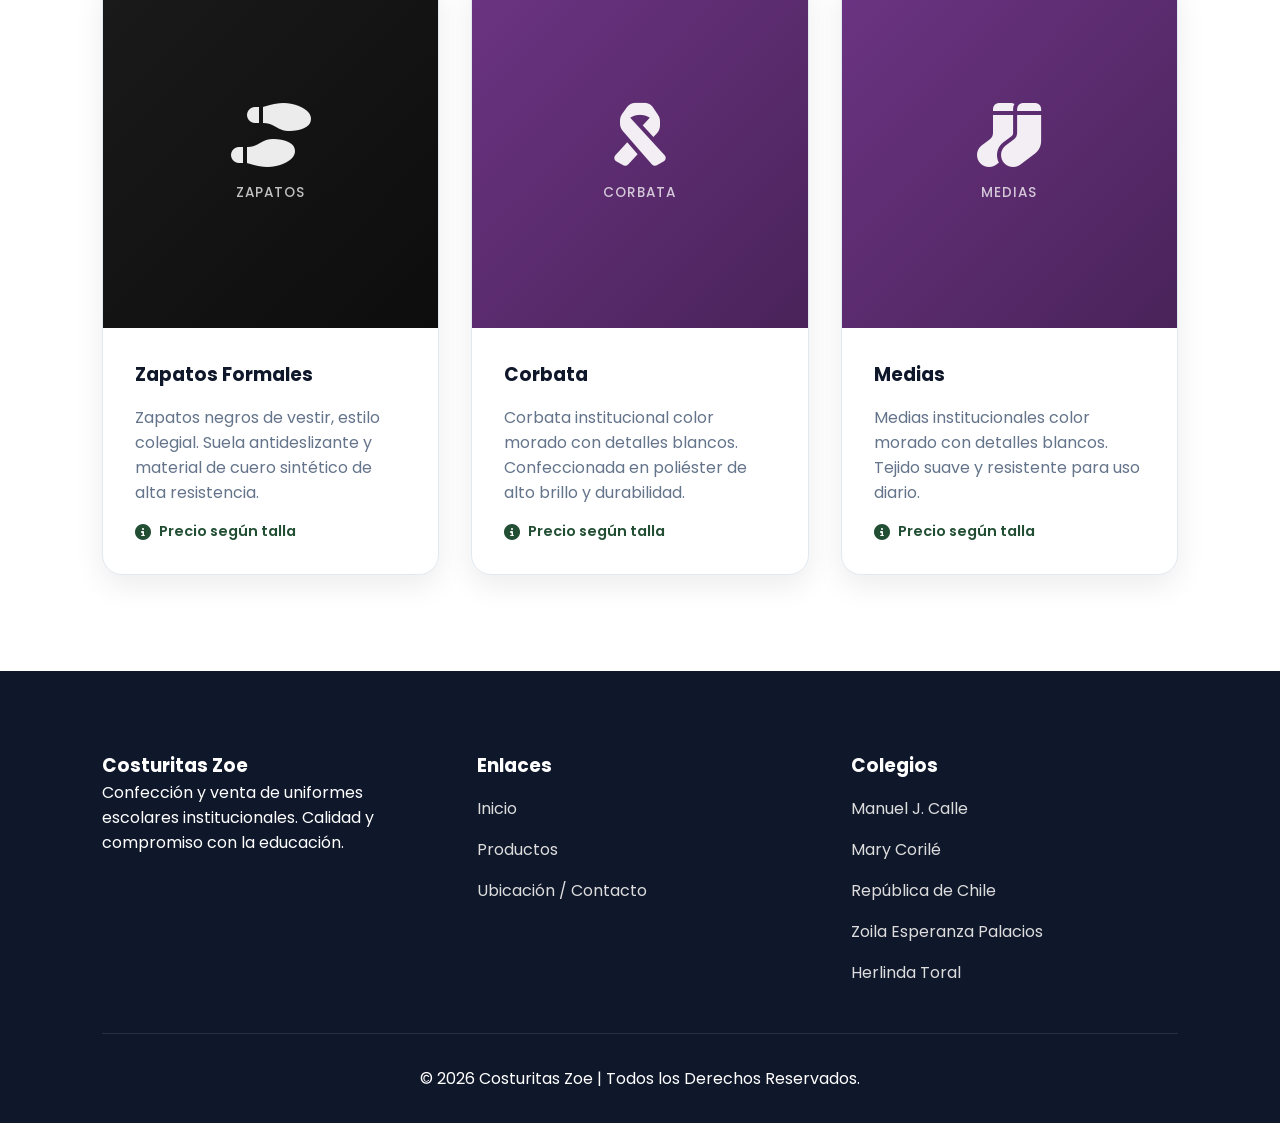
==== commit f612eaea: "feat: add dark/light theme toggle, button shadows and replace prices with size-dependent note" ====
--- a/products/casual/herlindaToral.html
+++ b/products/casual/herlindaToral.html
@@ -20,6 +20,9 @@
             <a href="../../index.html#products" data-i18n="breadcrumb-products">Productos</a>
             <a href="../../index.html#location" data-i18n="nav-location-contact">Ubicación / Contacto</a>
             <button class="lang-btn" id="lang-btn">EN</button>
+            <button class="theme-btn" id="theme-btn" aria-label="Cambiar tema">
+                <i class="fas fa-moon" id="theme-icon"></i>
+            </button>
         </nav>
         <button id="menu-btn">
             <i class="fas fa-bars"></i>
@@ -59,7 +62,7 @@
                 <div class="product-content">
                     <h3>Casaca / Chompa</h3>
                     <p>Chompa institucional color morado con cuello en V, ribetes blancos y escudo bordado de la institución. Ideal para actos oficiales y académicos.</p>
-                    <div class="product-bottom"><span>$55</span></div>
+                    <div class="product-bottom"><span class="price-note" data-i18n="price-note"><i class="fas fa-circle-info"></i> Precio según talla</span></div>
                 </div>
             </article>
             <article class="product-card" data-aos="fade-up" data-aos-delay="100">
@@ -69,7 +72,7 @@
                 <div class="product-content">
                     <h3>Pantalón Formal</h3>
                     <p>Pantalón de vestir color gris oscuro, tela de gabardina. Corte clásico recto, cómodo y resistente para uso diario.</p>
-                    <div class="product-bottom"><span>$32</span></div>
+                    <div class="product-bottom"><span class="price-note" data-i18n="price-note"><i class="fas fa-circle-info"></i> Precio según talla</span></div>
                 </div>
             </article>
             <article class="product-card" data-aos="fade-up" data-aos-delay="200">
@@ -79,7 +82,7 @@
                 <div class="product-content">
                     <h3>Camisa Manga Larga</h3>
                     <p>Camisa blanca formal de manga larga, cuello ejecutivo. Confeccionada en algodón y poliéster para máxima comodidad.</p>
-                    <div class="product-bottom"><span>$25</span></div>
+                    <div class="product-bottom"><span class="price-note" data-i18n="price-note"><i class="fas fa-circle-info"></i> Precio según talla</span></div>
                 </div>
             </article>
             <article class="product-card" data-aos="fade-up" data-aos-delay="300">
@@ -89,7 +92,7 @@
                 <div class="product-content">
                     <h3>Zapatos Formales</h3>
                     <p>Zapatos negros de vestir, estilo colegial. Suela antideslizante y material de cuero sintético de alta resistencia.</p>
-                    <div class="product-bottom"><span>$45</span></div>
+                    <div class="product-bottom"><span class="price-note" data-i18n="price-note"><i class="fas fa-circle-info"></i> Precio según talla</span></div>
                 </div>
             </article>
             <article class="product-card" data-aos="fade-up" data-aos-delay="400">
@@ -99,7 +102,7 @@
                 <div class="product-content">
                     <h3>Corbata</h3>
                     <p>Corbata institucional color morado con detalles blancos. Confeccionada en poliéster de alto brillo y durabilidad.</p>
-                    <div class="product-bottom"><span>$12</span></div>
+                    <div class="product-bottom"><span class="price-note" data-i18n="price-note"><i class="fas fa-circle-info"></i> Precio según talla</span></div>
                 </div>
             </article>
             <article class="product-card" data-aos="fade-up" data-aos-delay="500">
@@ -109,7 +112,7 @@
                 <div class="product-content">
                     <h3>Medias</h3>
                     <p>Medias institucionales color morado con detalles blancos. Tejido suave y resistente para uso diario.</p>
-                    <div class="product-bottom"><span>$8</span></div>
+                    <div class="product-bottom"><span class="price-note" data-i18n="price-note"><i class="fas fa-circle-info"></i> Precio según talla</span></div>
                 </div>
             </article>
         </div>
--- a/css/style.css
+++ b/css/style.css
@@ -11,6 +11,46 @@
 
     --shadow:
         0 10px 30px rgba(0, 0, 0, .08);
+
+    --btn-shadow:
+        0 4px 12px rgba(0, 0, 0, .18);
+}
+
+[data-theme="dark"] {
+
+    --primary: #3fa06b;
+    --secondary: #141b24;
+    --dark: #e7edf3;
+    --text: #9aa7b6;
+    --white: #0b1119;
+    --border: #22303f;
+
+    --shadow:
+        0 10px 30px rgba(0, 0, 0, .35);
+
+    --btn-shadow:
+        0 4px 12px rgba(0, 0, 0, .45);
+}
+
+[data-theme="dark"] body {
+    background: var(--white);
+}
+
+[data-theme="dark"] .header {
+    background: rgba(10, 16, 24, .85);
+}
+
+[data-theme="dark"] .navbar {
+    background: #0b1119;
+}
+
+[data-theme="dark"] .footer {
+    background: #06090d;
+}
+
+[data-theme="dark"] .icon-btn {
+    background: var(--secondary);
+    color: var(--dark);
 }
 
 * {
@@ -70,6 +110,8 @@
     color: white;
 
     border-radius: 10px;
+
+    box-shadow: var(--btn-shadow);
 
     transition:
         transform .3s ease,
@@ -194,9 +236,34 @@
     transition: all .3s ease;
     letter-spacing: .5px;
     line-height: 1;
+    box-shadow: var(--btn-shadow);
 }
 
 .lang-btn:hover {
+    background: var(--primary);
+    color: white;
+}
+
+/* THEME TOGGLE */
+
+.theme-btn {
+    font-family: 'Poppins', sans-serif;
+    font-size: .95rem;
+    width: 36px;
+    height: 36px;
+    border-radius: 8px;
+    border: 2px solid var(--primary);
+    background: transparent;
+    color: var(--primary);
+    cursor: pointer;
+    transition: all .3s ease;
+    line-height: 1;
+    display: grid;
+    place-items: center;
+    box-shadow: var(--btn-shadow);
+}
+
+.theme-btn:hover {
     background: var(--primary);
     color: white;
 }
@@ -551,6 +618,8 @@
 
     place-items: center;
 
+    box-shadow: var(--btn-shadow);
+
     transition: .3s;
 }
 
@@ -577,6 +646,19 @@
     justify-content: space-between;
 
     align-items: center;
+}
+
+.price-note {
+    display: inline-flex;
+    align-items: center;
+    gap: .5rem;
+    color: var(--primary);
+    font-weight: 600;
+    font-size: .9rem;
+}
+
+.price-note i {
+    font-size: 1rem;
 }
 
 /* LOCATION */
@@ -735,6 +817,7 @@
     transition: all .3s ease;
     text-decoration: none;
     cursor: pointer;
+    box-shadow: var(--btn-shadow);
 }
 
 .toggle-btn:hover {
@@ -904,6 +987,10 @@
         width: 100%;
         text-align: center;
         padding: 10px 18px;
+        margin-top: .5rem;
+    }
+
+    .navbar .theme-btn {
         margin-top: .5rem;
     }
 
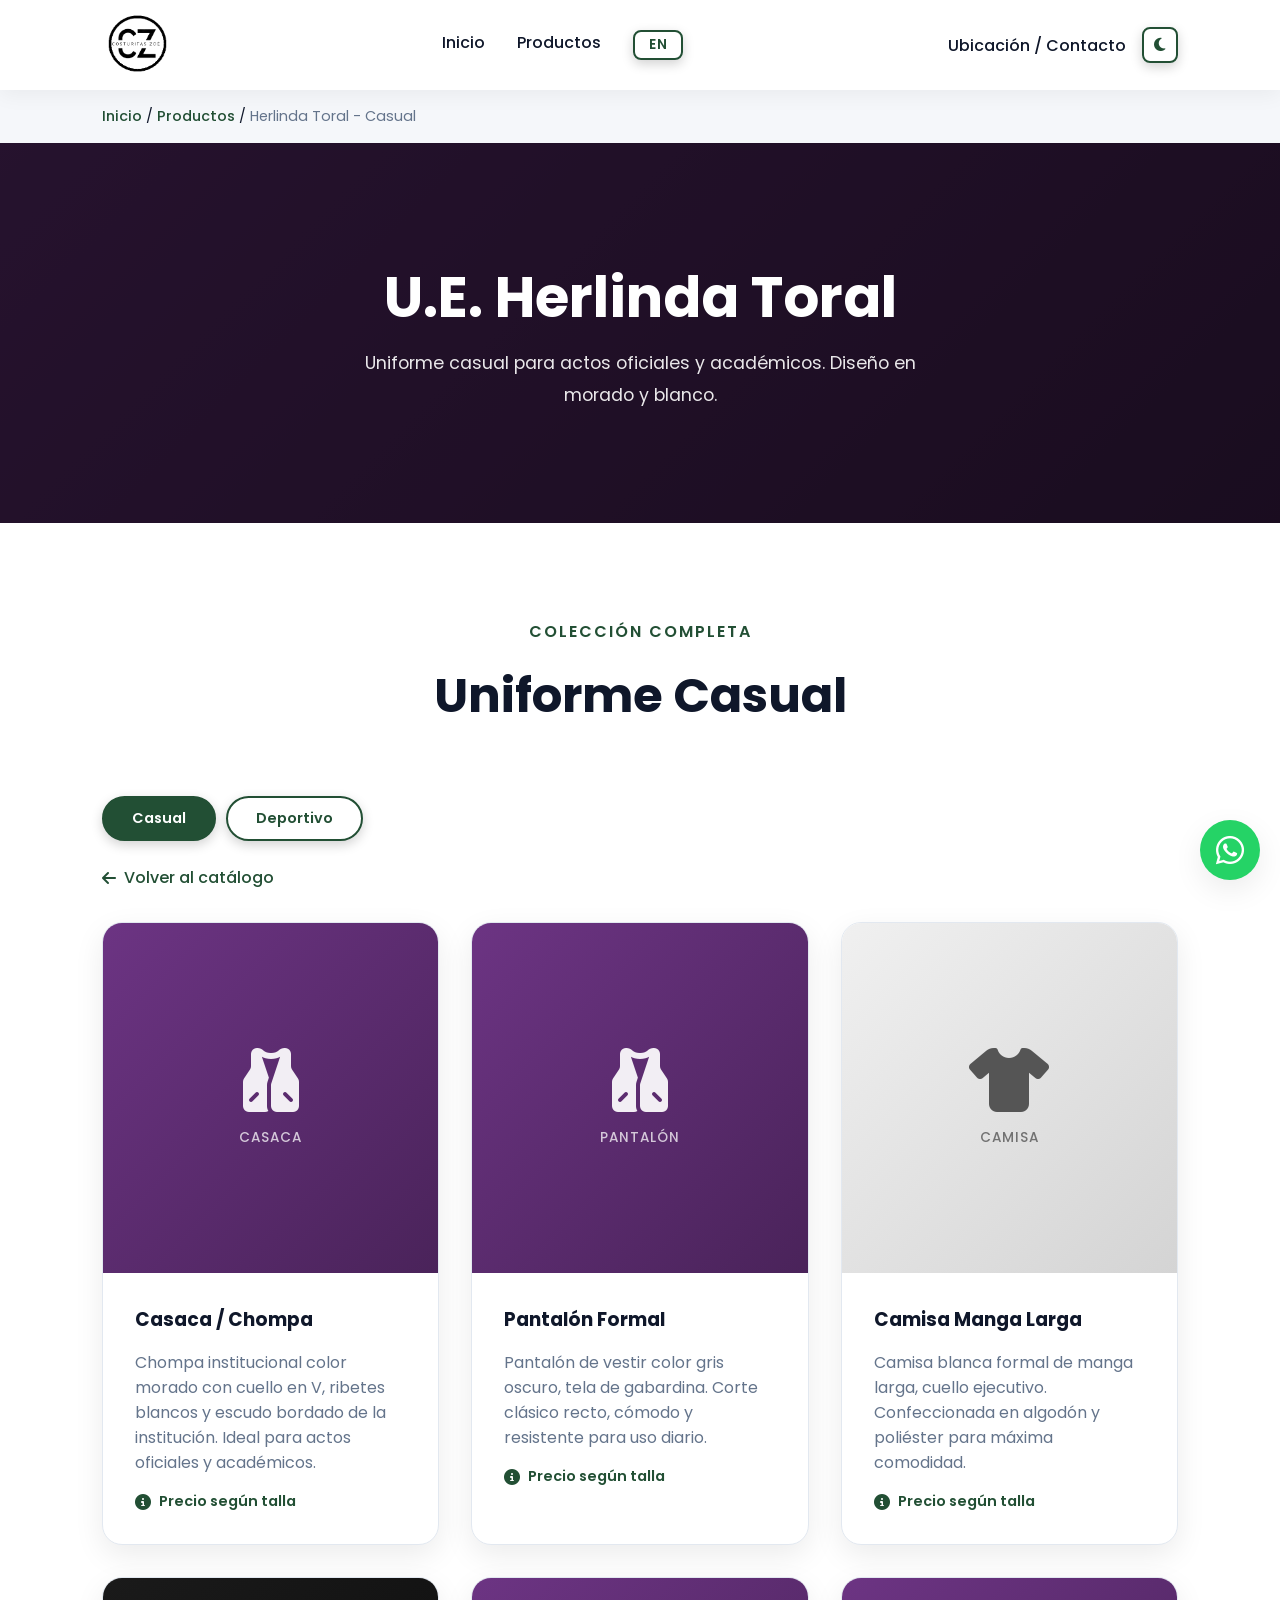
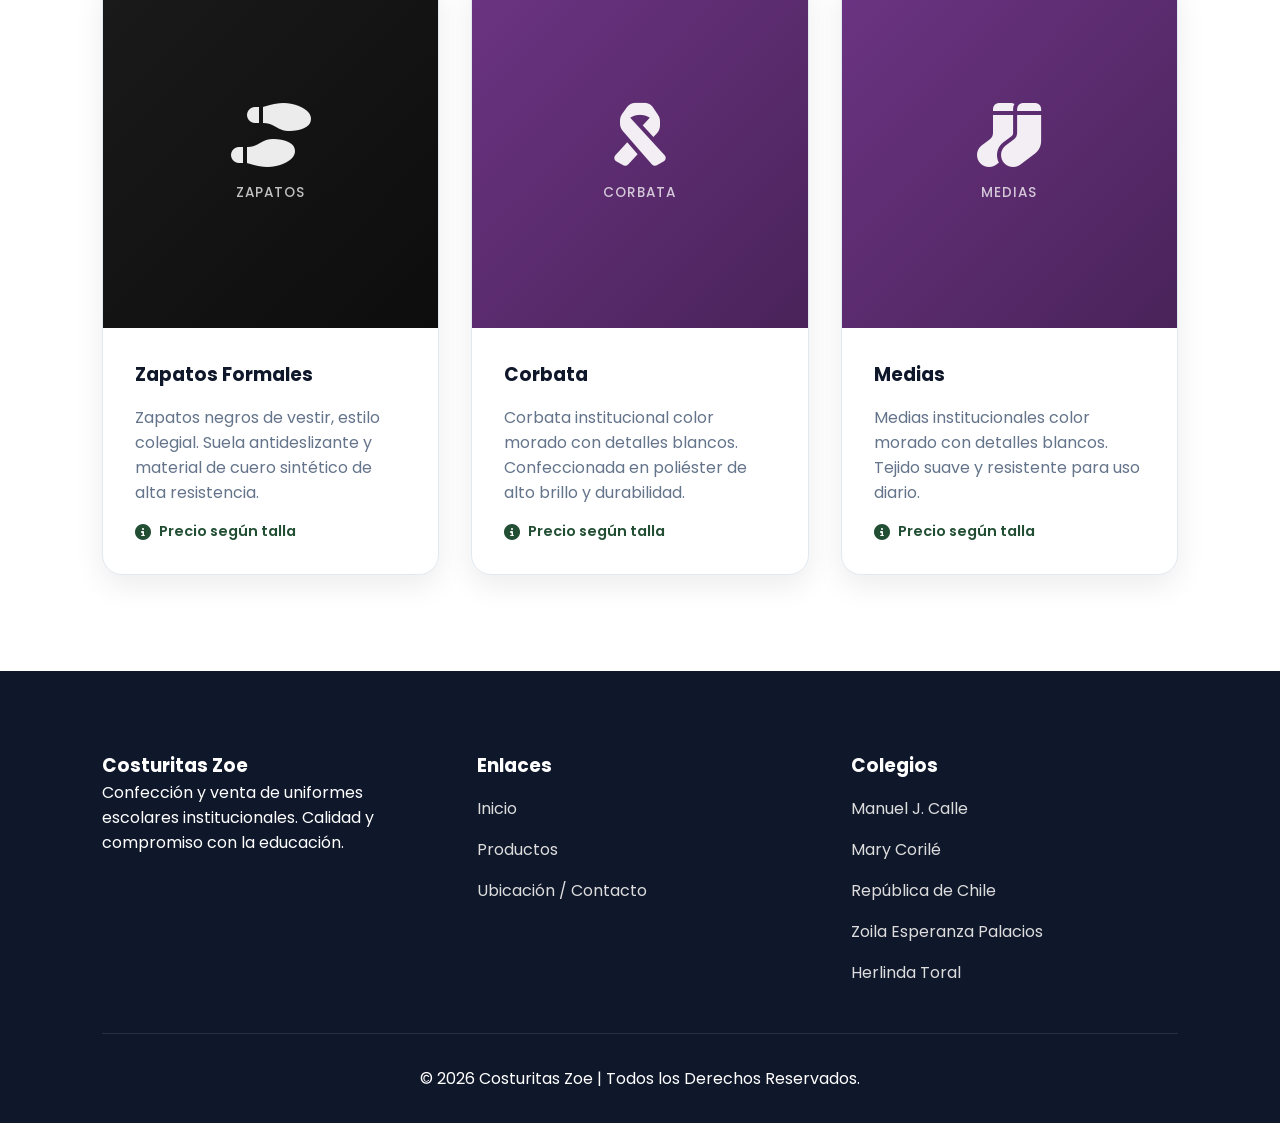
==== commit 06af25f4: "refactor: move theme toggle and location link outside the hamburger menu" ====
--- a/products/casual/herlindaToral.html
+++ b/products/casual/herlindaToral.html
@@ -18,15 +18,17 @@
         <nav class="navbar">
             <a href="../../index.html" data-i18n="breadcrumb-home">Inicio</a>
             <a href="../../index.html#products" data-i18n="breadcrumb-products">Productos</a>
-            <a href="../../index.html#location" data-i18n="nav-location-contact">Ubicación / Contacto</a>
             <button class="lang-btn" id="lang-btn">EN</button>
+        </nav>
+        <div class="header-actions">
+            <a href="../../index.html#location" class="header-action-link" data-i18n="nav-location-contact">Ubicación / Contacto</a>
             <button class="theme-btn" id="theme-btn" aria-label="Cambiar tema">
                 <i class="fas fa-moon" id="theme-icon"></i>
             </button>
-        </nav>
-        <button id="menu-btn">
-            <i class="fas fa-bars"></i>
-        </button>
+            <button id="menu-btn">
+                <i class="fas fa-bars"></i>
+            </button>
+        </div>
     </header>
     <div class="breadcrumb">
         <a href="../../index.html" data-i18n="breadcrumb-home">Inicio</a> / <a href="../../index.html#products" data-i18n="breadcrumb-products">Productos</a> / <span>Herlinda Toral - Casual</span>
@@ -61,7 +63,7 @@
                 </div>
                 <div class="product-content">
                     <h3>Casaca / Chompa</h3>
-                    <p>Chompa institucional color morado con cuello en V, ribetes blancos y escudo bordado de la institución. Ideal para actos oficiales y académicos.</p>
+                    <p><span data-i18n="desc-her-chompa">Chompa institucional color morado con cuello en V, ribetes blancos y escudo bordado de la institución. Ideal para actos oficiales y académicos.</span></p>
                     <div class="product-bottom"><span class="price-note" data-i18n="price-note"><i class="fas fa-circle-info"></i> Precio según talla</span></div>
                 </div>
             </article>
@@ -71,7 +73,7 @@
                 </div>
                 <div class="product-content">
                     <h3>Pantalón Formal</h3>
-                    <p>Pantalón de vestir color gris oscuro, tela de gabardina. Corte clásico recto, cómodo y resistente para uso diario.</p>
+                    <p><span data-i18n="desc-her-pantalon">Pantalón de vestir color gris oscuro, tela de gabardina. Corte clásico recto, cómodo y resistente para uso diario.</span></p>
                     <div class="product-bottom"><span class="price-note" data-i18n="price-note"><i class="fas fa-circle-info"></i> Precio según talla</span></div>
                 </div>
             </article>
@@ -81,7 +83,7 @@
                 </div>
                 <div class="product-content">
                     <h3>Camisa Manga Larga</h3>
-                    <p>Camisa blanca formal de manga larga, cuello ejecutivo. Confeccionada en algodón y poliéster para máxima comodidad.</p>
+                    <p><span data-i18n="desc-her-camisa">Camisa blanca formal de manga larga, cuello ejecutivo. Confeccionada en algodón y poliéster para máxima comodidad.</span></p>
                     <div class="product-bottom"><span class="price-note" data-i18n="price-note"><i class="fas fa-circle-info"></i> Precio según talla</span></div>
                 </div>
             </article>
@@ -91,7 +93,7 @@
                 </div>
                 <div class="product-content">
                     <h3>Zapatos Formales</h3>
-                    <p>Zapatos negros de vestir, estilo colegial. Suela antideslizante y material de cuero sintético de alta resistencia.</p>
+                    <p><span data-i18n="desc-her-zapatos">Zapatos negros de vestir, estilo colegial. Suela antideslizante y material de cuero sintético de alta resistencia.</span></p>
                     <div class="product-bottom"><span class="price-note" data-i18n="price-note"><i class="fas fa-circle-info"></i> Precio según talla</span></div>
                 </div>
             </article>
@@ -101,7 +103,7 @@
                 </div>
                 <div class="product-content">
                     <h3>Corbata</h3>
-                    <p>Corbata institucional color morado con detalles blancos. Confeccionada en poliéster de alto brillo y durabilidad.</p>
+                    <p><span data-i18n="desc-her-corbata">Corbata institucional color morado con detalles blancos. Confeccionada en poliéster de alto brillo y durabilidad.</span></p>
                     <div class="product-bottom"><span class="price-note" data-i18n="price-note"><i class="fas fa-circle-info"></i> Precio según talla</span></div>
                 </div>
             </article>
@@ -111,7 +113,7 @@
                 </div>
                 <div class="product-content">
                     <h3>Medias</h3>
-                    <p>Medias institucionales color morado con detalles blancos. Tejido suave y resistente para uso diario.</p>
+                    <p><span data-i18n="desc-her-medias">Medias institucionales color morado con detalles blancos. Tejido suave y resistente para uso diario.</span></p>
                     <div class="product-bottom"><span class="price-note" data-i18n="price-note"><i class="fas fa-circle-info"></i> Precio según talla</span></div>
                 </div>
             </article>
--- a/css/style.css
+++ b/css/style.css
@@ -19,11 +19,11 @@
 [data-theme="dark"] {
 
     --primary: #3fa06b;
-    --secondary: #141b24;
-    --dark: #e7edf3;
-    --text: #9aa7b6;
-    --white: #0b1119;
-    --border: #22303f;
+    --secondary: #1c1c1c;
+    --dark: #e8e8e8;
+    --text: #a3a3a3;
+    --white: #141414;
+    --border: #2b2b2b;
 
     --shadow:
         0 10px 30px rgba(0, 0, 0, .35);
@@ -37,15 +37,11 @@
 }
 
 [data-theme="dark"] .header {
-    background: rgba(10, 16, 24, .85);
-}
-
-[data-theme="dark"] .navbar {
-    background: #0b1119;
+    background: rgba(40, 40, 40, .85);
 }
 
 [data-theme="dark"] .footer {
-    background: #06090d;
+    background: #0a0a0a;
 }
 
 [data-theme="dark"] .icon-btn {
@@ -183,6 +179,8 @@
 
     box-shadow:
         0 5px 20px rgba(0, 0, 0, .05);
+
+    transition: background-color .3s ease;
 }
 
 .logo img {
@@ -208,6 +206,25 @@
 .navbar a:hover,
 .navbar a.active {
 
+    color: var(--primary);
+}
+
+/* HEADER ACTIONS (always visible, outside hamburger) */
+
+.header-actions {
+    display: flex;
+    align-items: center;
+    gap: 1rem;
+}
+
+.header-action-link {
+    color: var(--dark);
+    font-weight: 500;
+    transition: .3s;
+    white-space: nowrap;
+}
+
+.header-action-link:hover {
     color: var(--primary);
 }
 
@@ -983,6 +1000,10 @@
         transform: translateX(0);
     }
 
+    [data-theme="dark"] .navbar {
+        background: #1c1c1c;
+    }
+
     .navbar .lang-btn {
         width: 100%;
         text-align: center;
@@ -990,8 +1011,12 @@
         margin-top: .5rem;
     }
 
-    .navbar .theme-btn {
-        margin-top: .5rem;
+    .header-actions {
+        gap: .5rem;
+    }
+
+    .header-actions .header-action-link {
+        font-size: .85rem;
     }
 
     .slide {
@@ -1227,22 +1252,6 @@
     background: #e67e22;
 }
 
-/* TAG badge on product card */
-.product-tag {
-    position: absolute;
-    top: 1rem;
-    left: 1rem;
-    background: var(--primary);
-    color: white;
-    font-size: .75rem;
-    font-weight: 600;
-    padding: .35rem .85rem;
-    border-radius: 6px;
-    z-index: 3;
-    text-transform: uppercase;
-    letter-spacing: .5px;
-}
-
 /* SCHOOL NAV (back link) */
 .school-nav {
     display: inline-flex;
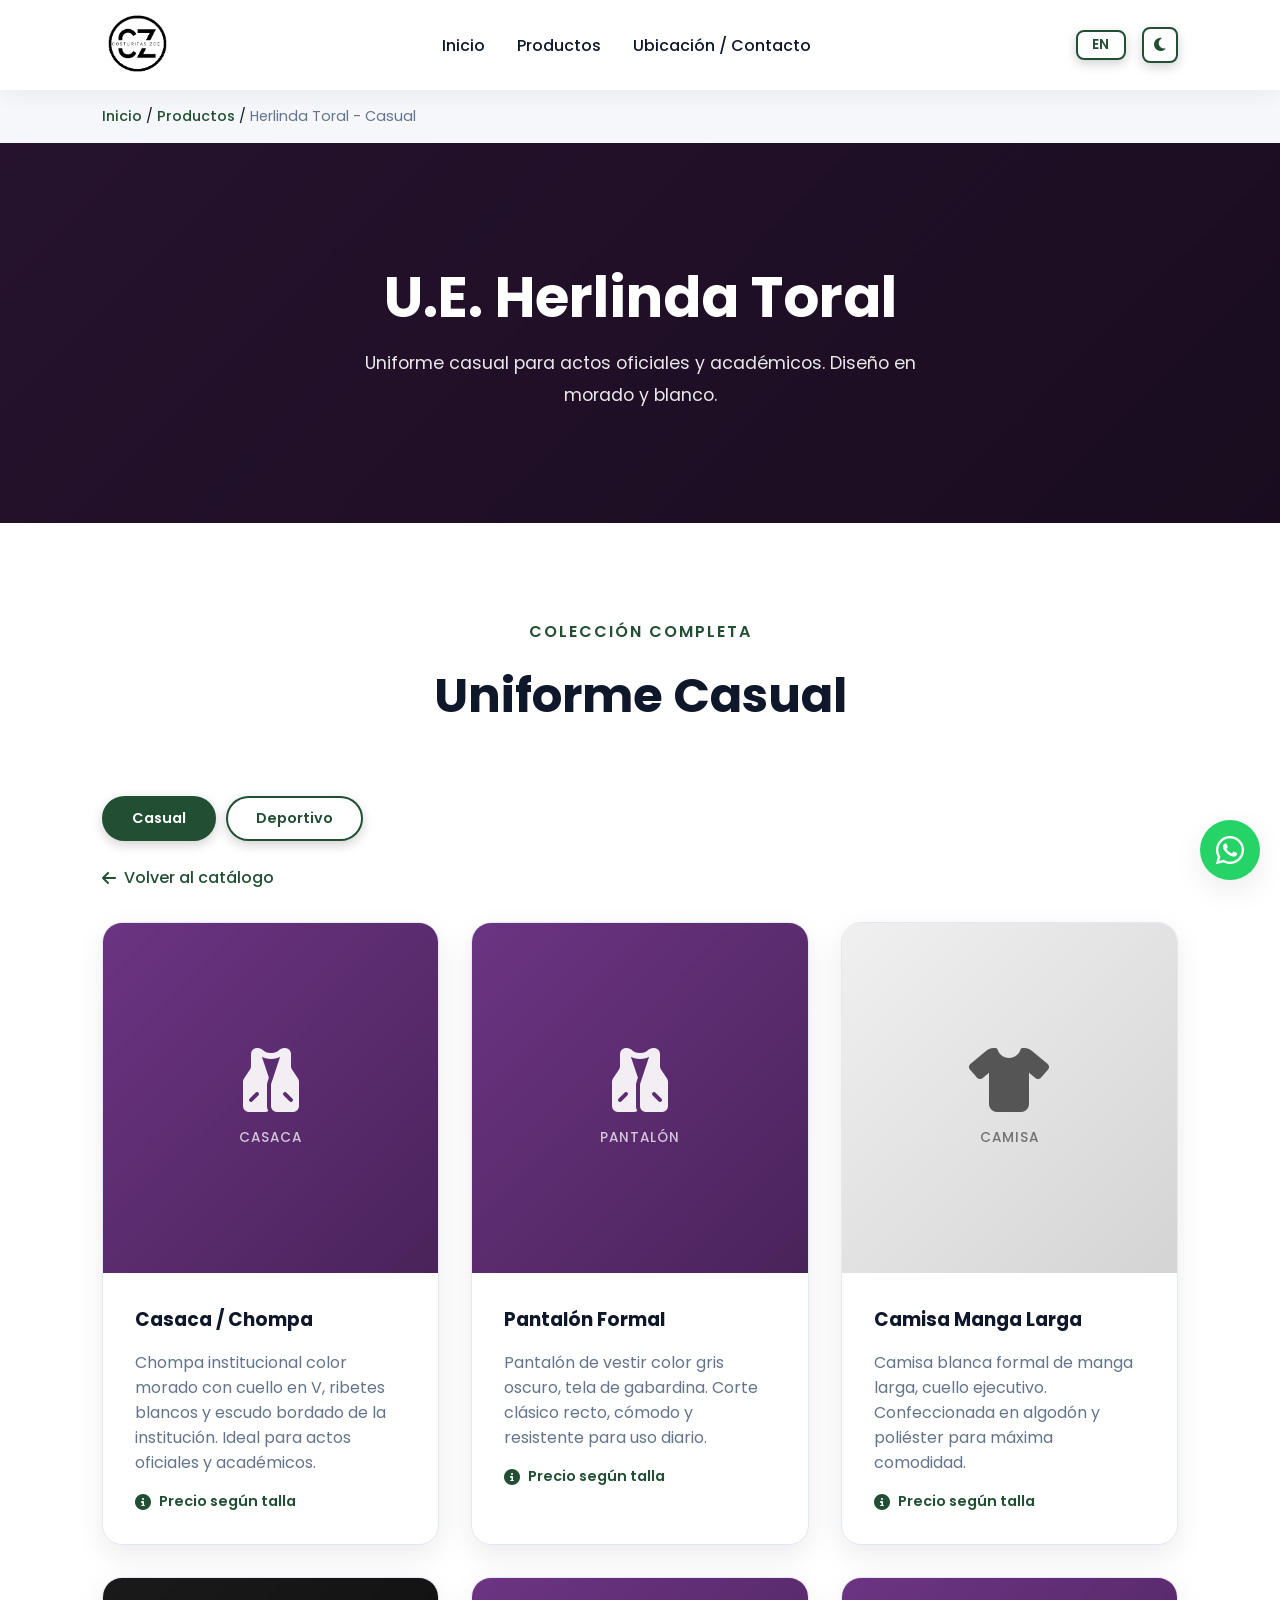
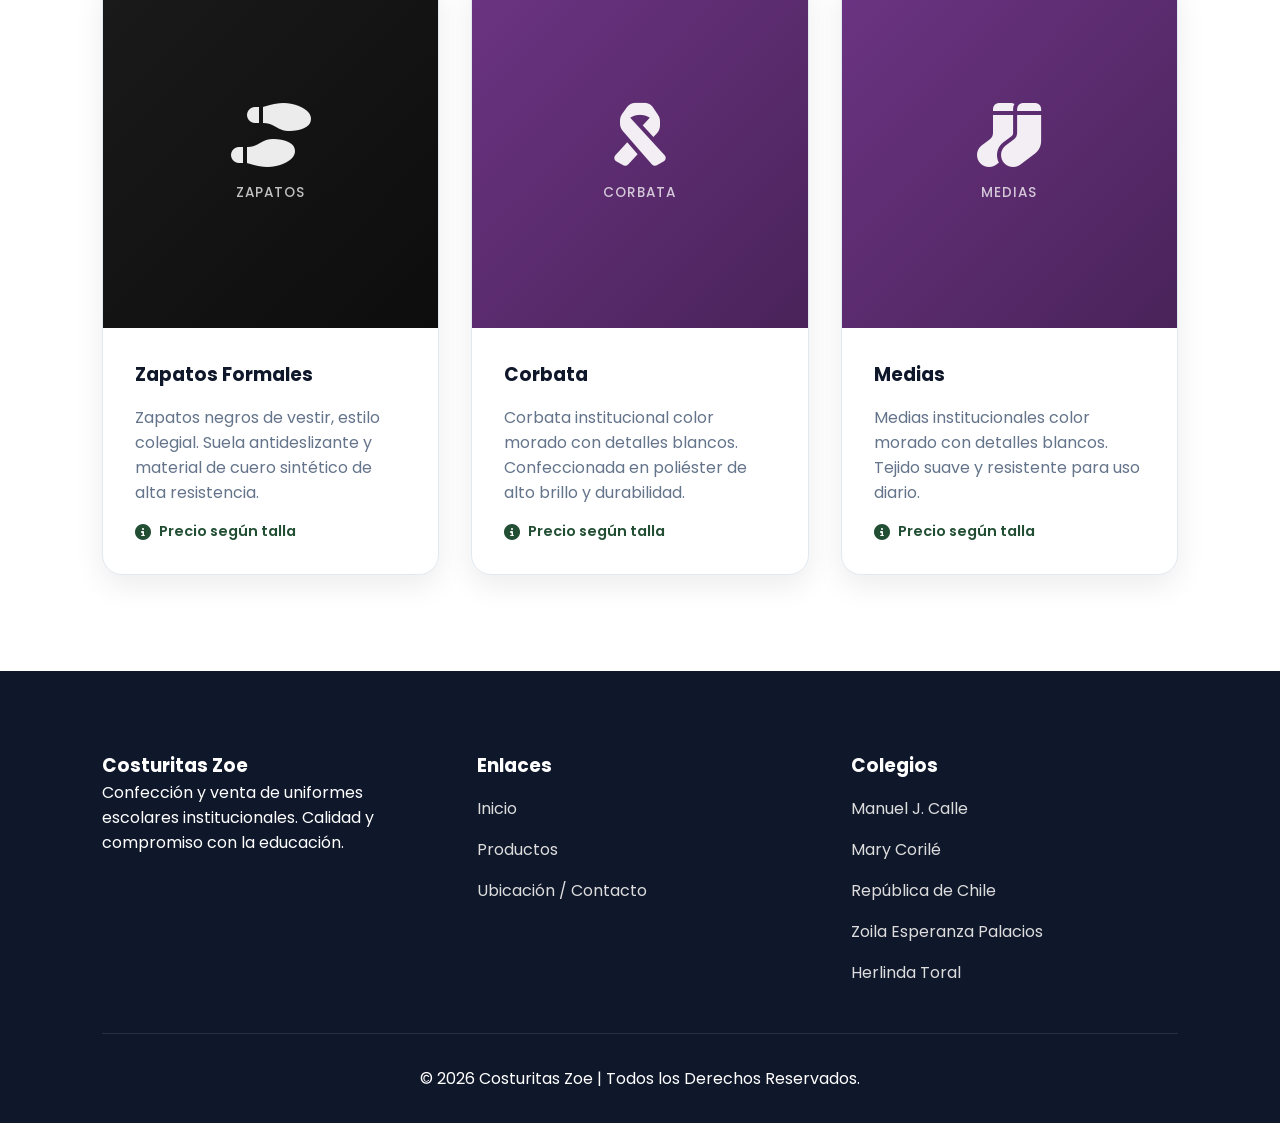
==== commit 7c7ec425: "refactor: remove hamburger menu, keep all nav links and theme/language buttons always visible" ====
--- a/products/casual/herlindaToral.html
+++ b/products/casual/herlindaToral.html
@@ -18,15 +18,12 @@
         <nav class="navbar">
             <a href="../../index.html" data-i18n="breadcrumb-home">Inicio</a>
             <a href="../../index.html#products" data-i18n="breadcrumb-products">Productos</a>
-            <button class="lang-btn" id="lang-btn">EN</button>
+            <a href="../../index.html#location" class="header-action-link" data-i18n="nav-location-contact">Ubicación / Contacto</a>
         </nav>
         <div class="header-actions">
-            <a href="../../index.html#location" class="header-action-link" data-i18n="nav-location-contact">Ubicación / Contacto</a>
+            <button class="lang-btn" id="lang-btn">EN</button>
             <button class="theme-btn" id="theme-btn" aria-label="Cambiar tema">
                 <i class="fas fa-moon" id="theme-icon"></i>
-            </button>
-            <button id="menu-btn">
-                <i class="fas fa-bars"></i>
             </button>
         </div>
     </header>
--- a/css/style.css
+++ b/css/style.css
@@ -226,15 +226,6 @@
 
 .header-action-link:hover {
     color: var(--primary);
-}
-
-#menu-btn {
-
-    display: none;
-
-    font-size: 1.5rem;
-
-    color: var(--dark);
 }
 
 /* LANGUAGE TOGGLE */
@@ -970,53 +961,26 @@
 
 @media(max-width:768px) {
 
-    #menu-btn {
-        display: block;
+    .header {
+        padding: 0 4%;
+        gap: .75rem;
+    }
+
+    .logo img {
+        width: 60px;
     }
 
     .navbar {
-
-        position: absolute;
-
-        top: 100%;
-
-        right: 0;
-
-        width: 260px;
-
-        background: rgb(255, 255, 255);
-
-        flex-direction: column;
-
-        padding: 2rem;
-
-        transform: translateX(100%);
-        transition: transform .4s ease;
-
-        box-shadow: var(--shadow);
-    }
-
-    .navbar.active {
-        transform: translateX(0);
-    }
-
-    [data-theme="dark"] .navbar {
-        background: #1c1c1c;
-    }
-
-    .navbar .lang-btn {
-        width: 100%;
-        text-align: center;
-        padding: 10px 18px;
-        margin-top: .5rem;
+        gap: 1rem;
+    }
+
+    .navbar a,
+    .header-action-link {
+        font-size: .9rem;
     }
 
     .header-actions {
         gap: .5rem;
-    }
-
-    .header-actions .header-action-link {
-        font-size: .85rem;
     }
 
     .slide {
@@ -1046,6 +1010,34 @@
 }
 
 @media(max-width:500px) {
+
+    .header {
+        padding: 0 3%;
+    }
+
+    .logo img {
+        width: 50px;
+    }
+
+    .navbar {
+        gap: .8rem;
+    }
+
+    .navbar a,
+    .header-action-link {
+        font-size: .82rem;
+    }
+
+    .lang-btn {
+        font-size: .78rem;
+        padding: 5px 10px;
+    }
+
+    .theme-btn {
+        width: 32px;
+        height: 32px;
+        font-size: .85rem;
+    }
 
     .slide {
         height: 400px;
